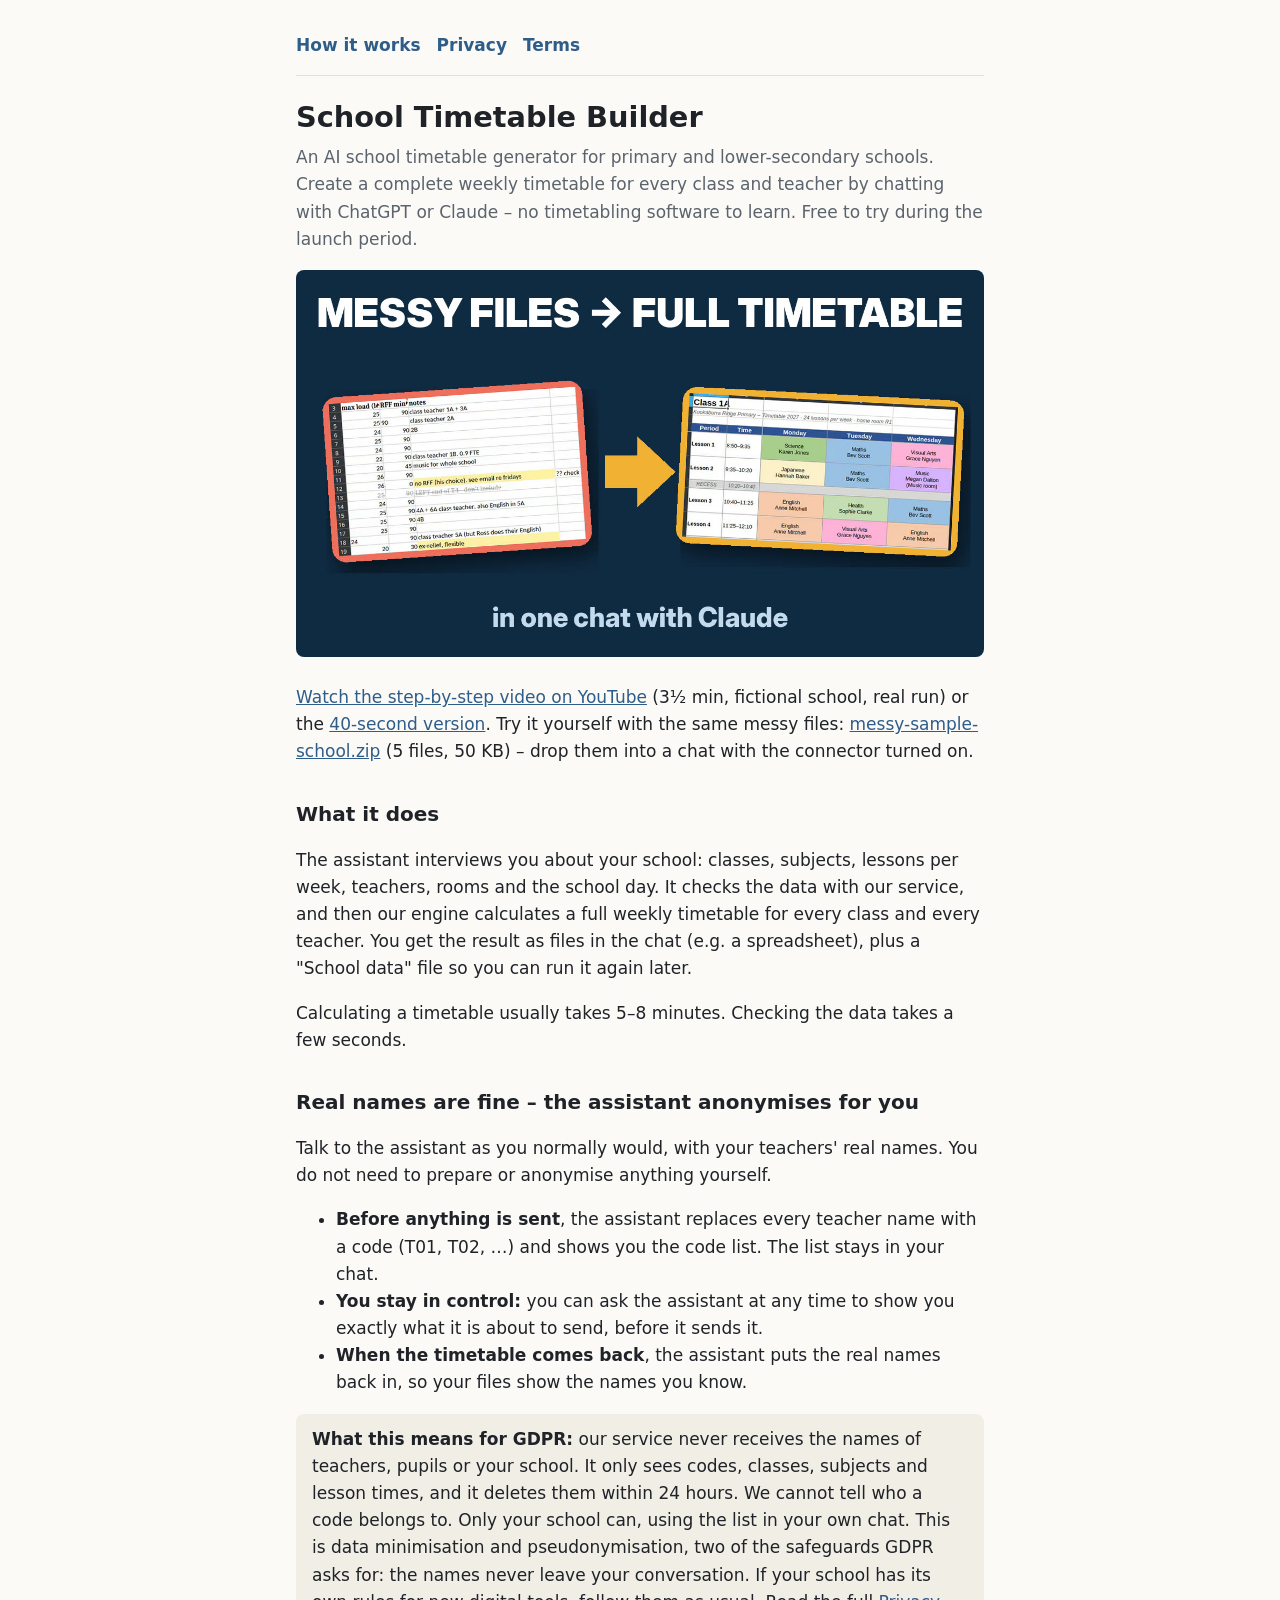
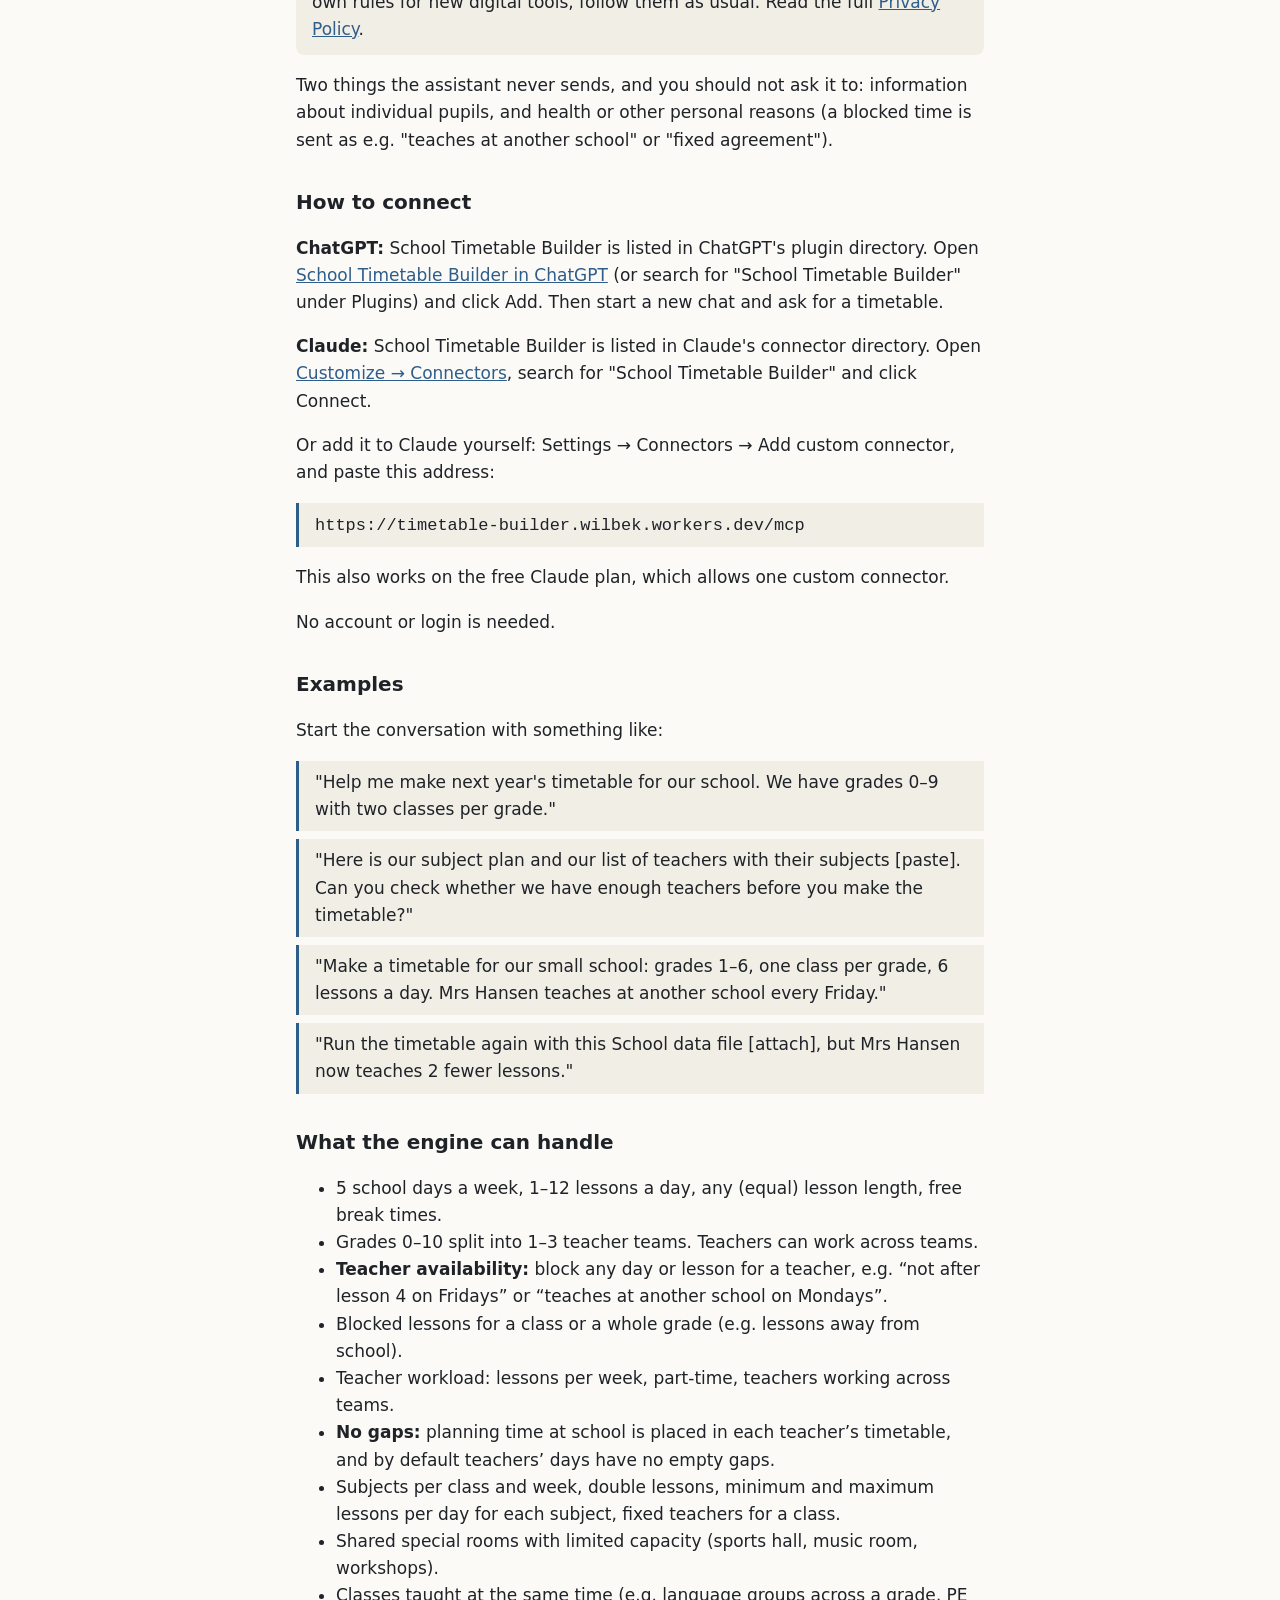
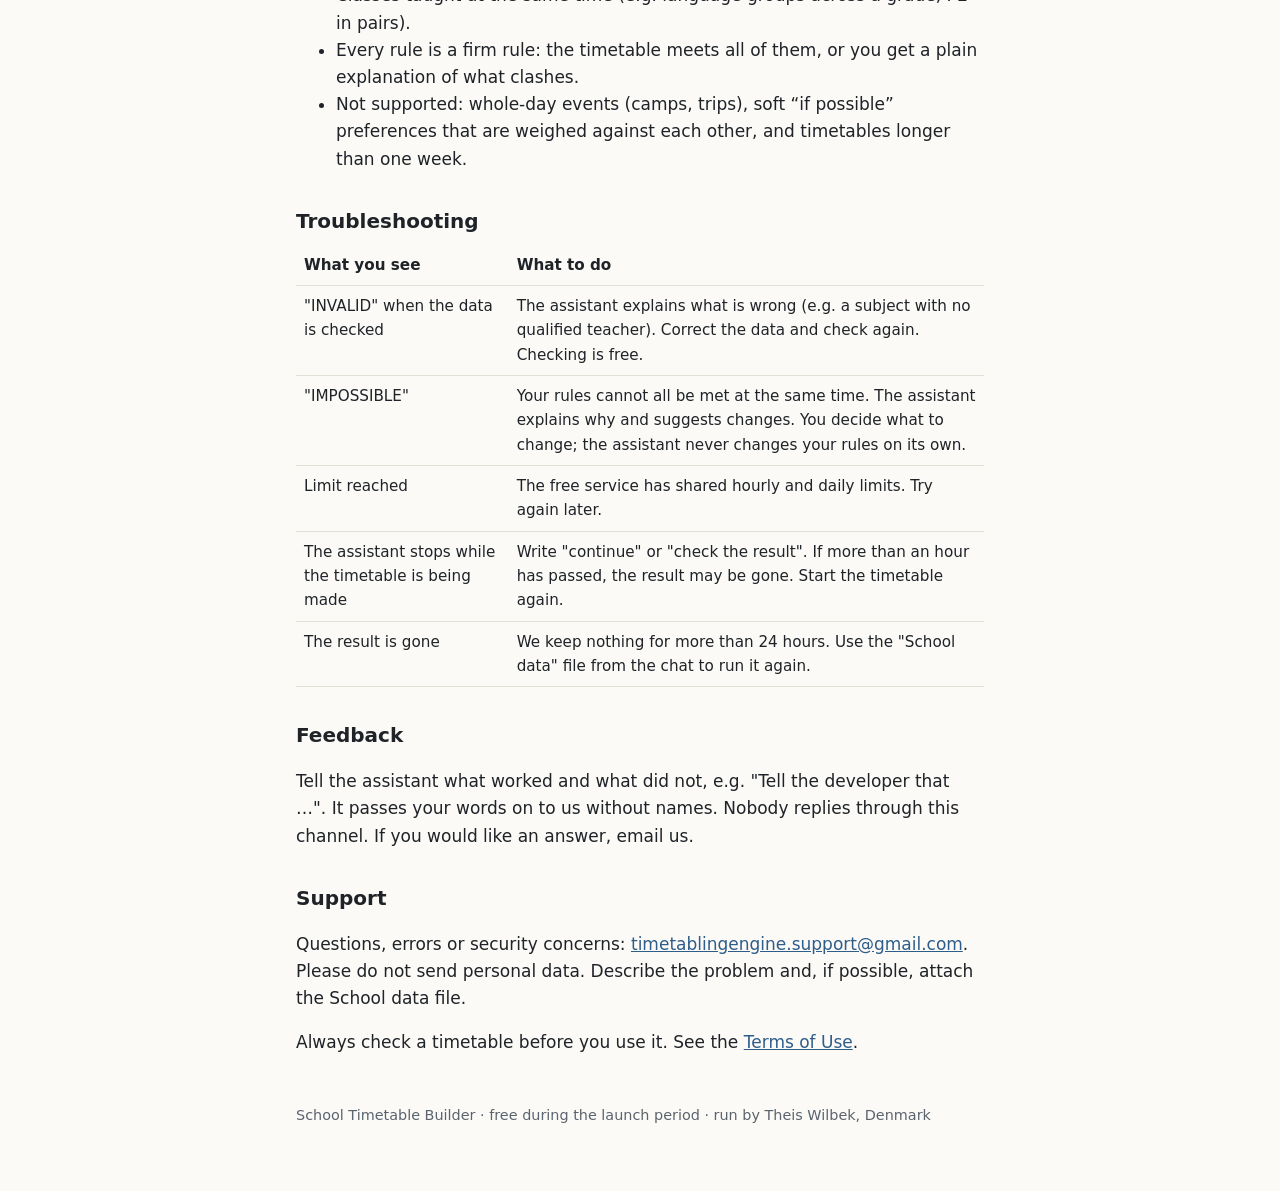
==== index.html @ 3e87a9f2 "Forside: ChatGPT live (plugin-link, ChatGPT først)" ====
<!doctype html>
<html lang="en">
<head>
<meta charset="utf-8">
<meta name="viewport" content="width=device-width, initial-scale=1">
<link rel="icon" type="image/png" href="icon-512.png">
<title>School Timetable Builder – AI school timetable generator for primary schools</title>
<meta name="description" content="A school timetable generator that works inside ChatGPT and Claude. Turn your spreadsheets and notes into a complete weekly timetable for every class and teacher, with no clashes. Free to try. For primary and lower-secondary schools.">
<meta name="google-site-verification" content="fkgzLar-EGxp-lyXXUYk5hQtGgjlcu23WlIzcD85Kws" />
<link rel="stylesheet" href="style.css">
</head>
<body>
<main>
<nav><a href="index.html">How it works</a><a href="privacy.html">Privacy</a><a href="terms.html">Terms</a></nav>

<h1>School Timetable Builder</h1>
<p class="meta">An AI school timetable generator for primary and lower-secondary schools.
Create a complete weekly timetable for every class and teacher by chatting with ChatGPT
or Claude – no timetabling software to learn. Free to try during the launch period.</p>

<p class="video"><a href="https://youtu.be/QCTekFEjFBQ"><img src="demo.jpg"
width="1280" height="720" alt="Video: how to make a school timetable with AI, step by step from messy spreadsheets"></a><br>
<a href="https://youtu.be/QCTekFEjFBQ">Watch the step-by-step video on YouTube</a> (3½ min,
fictional school, real run) or the <a href="https://youtube.com/shorts/KwJXp7TtCgs">40-second version</a>. Try it yourself with the same messy files:
<a href="messy-sample-school.zip">messy-sample-school.zip</a> (5 files, 50 KB) – drop them into a chat
with the connector turned on.</p>

<h2>What it does</h2>
<p>The assistant interviews you about your school: classes, subjects, lessons per
week, teachers, rooms and the school day. It checks the data with our service, and
then our engine calculates a full weekly timetable for every class and every
teacher. You get the result as files in the chat (e.g. a spreadsheet), plus a
"School data" file so you can run it again later.</p>
<p>Calculating a timetable usually takes 5–8 minutes. Checking the data takes a few
seconds.</p>

<h2>Real names are fine – the assistant anonymises for you</h2>
<p>Talk to the assistant as you normally would, with your teachers' real names.
You do not need to prepare or anonymise anything yourself.</p>
<ul>
<li><strong>Before anything is sent</strong>, the assistant replaces every teacher
name with a code (T01, T02, …) and shows you the code list. The list stays in your
chat.</li>
<li><strong>You stay in control:</strong> you can ask the assistant at any time to
show you exactly what it is about to send, before it sends it.</li>
<li><strong>When the timetable comes back</strong>, the assistant puts the real
names back in, so your files show the names you know.</li>
</ul>
<div class="box">
<strong>What this means for GDPR:</strong> our service never receives the names of
teachers, pupils or your school. It only sees codes, classes, subjects and lesson
times, and it deletes them within 24 hours. We cannot tell who a code belongs to.
Only your school can, using the list in your own chat. This is data minimisation
and pseudonymisation, two of the safeguards GDPR asks for: the names never leave
your conversation. If your school has its own rules for new digital tools, follow
them as usual. Read the full <a href="privacy.html">Privacy Policy</a>.
</div>
<p>Two things the assistant never sends, and you should not ask it to: information
about individual pupils, and health or other personal reasons (a blocked time is
sent as e.g. "teaches at another school" or "fixed agreement").</p>

<h2>How to connect</h2>
<p><strong>ChatGPT:</strong> School Timetable Builder is listed in ChatGPT's plugin
directory. Open <a href="https://chatgpt.com/plugins/plugin_asdk_app_6ace1e8cd2e88191873b77d3de760c68">School
Timetable Builder in ChatGPT</a> (or search for "School Timetable Builder" under
Plugins) and click Add. Then start a new chat and ask for a timetable.</p>
<p><strong>Claude:</strong> School Timetable Builder is listed in Claude's connector
directory. Open <a href="https://claude.ai/customize/connectors">Customize → Connectors</a>,
search for "School Timetable Builder" and click Connect.</p>
<p>Or add it to Claude yourself: Settings → Connectors → Add custom connector, and paste
this address:</p>
<blockquote><code>https://timetable-builder.wilbek.workers.dev/mcp</code></blockquote>
<p>This also works on the free Claude plan, which allows one custom connector.</p>
<p>No account or login is needed.</p>

<h2>Examples</h2>
<p>Start the conversation with something like:</p>
<blockquote>"Help me make next year's timetable for our school. We have grades 0–9
with two classes per grade."</blockquote>
<blockquote>"Here is our subject plan and our list of teachers with their subjects
[paste]. Can you check whether we have enough teachers before you make the
timetable?"</blockquote>
<blockquote>"Make a timetable for our small school: grades 1–6, one class per
grade, 6 lessons a day. Mrs Hansen teaches at another school every Friday."</blockquote>
<blockquote>"Run the timetable again with this School data file [attach], but
Mrs Hansen now teaches 2 fewer lessons."</blockquote>

<h2>What the engine can handle</h2>
<ul>
<li>5 school days a week, 1–12 lessons a day, any (equal) lesson length, free
break times.</li>
<li>Grades 0–10 split into 1–3 teacher teams. Teachers can work across teams.</li>
<li><strong>Teacher availability:</strong> block any day or lesson for a teacher,
e.g. “not after lesson 4 on Fridays” or “teaches at another school on Mondays”.</li>
<li>Blocked lessons for a class or a whole grade (e.g. lessons away from school).</li>
<li>Teacher workload: lessons per week, part-time, teachers working across teams.</li>
<li><strong>No gaps:</strong> planning time at school is placed in each teacher’s
timetable, and by default teachers’ days have no empty gaps.</li>
<li>Subjects per class and week, double lessons, minimum and maximum lessons per day
for each subject, fixed teachers for a class.</li>
<li>Shared special rooms with limited capacity (sports hall, music room, workshops).</li>
<li>Classes taught at the same time (e.g. language groups across a grade, PE in pairs).</li>
<li>Every rule is a firm rule: the timetable meets all of them, or you get a plain
explanation of what clashes.</li>
<li>Not supported: whole-day events (camps, trips), soft “if possible” preferences
that are weighed against each other, and timetables longer than one week.</li>
</ul>

<h2>Troubleshooting</h2>
<table>
<tr><th>What you see</th><th>What to do</th></tr>
<tr><td>"INVALID" when the data is checked</td><td>The assistant explains what is
wrong (e.g. a subject with no qualified teacher). Correct the data and check
again. Checking is free.</td></tr>
<tr><td>"IMPOSSIBLE"</td><td>Your rules cannot all be met at the same time. The
assistant explains why and suggests changes. You decide what to change; the
assistant never changes your rules on its own.</td></tr>
<tr><td>Limit reached</td><td>The free service has shared hourly and daily limits.
Try again later.</td></tr>
<tr><td>The assistant stops while the timetable is being made</td><td>Write
"continue" or "check the result". If more than an hour has passed, the result may
be gone. Start the timetable again.</td></tr>
<tr><td>The result is gone</td><td>We keep nothing for more than 24 hours. Use the
"School data" file from the chat to run it again.</td></tr>
</table>

<h2>Feedback</h2>
<p>Tell the assistant what worked and what did not, e.g. "Tell the developer that
…". It passes your words on to us without names. Nobody replies through this
channel. If you would like an answer, email us.</p>

<h2 id="support">Support</h2>
<p>Questions, errors or security concerns:
<a href="mailto:timetablingengine.support@gmail.com">timetablingengine.support@gmail.com</a>. Please do not send
personal data. Describe the problem and, if possible, attach the School data
file.</p>
<p>Always check a timetable before you use it. See the
<a href="terms.html">Terms of Use</a>.</p>

<footer>School Timetable Builder · free during the launch period · run by Theis Wilbek, Denmark</footer>
</main>
</body>
</html>
---- style.css ----
:root { --bg:#fbfaf7; --fg:#1f2328; --muted:#5b636d; --line:#e3e0d8; --accent:#2f5d8a; --box:#f1eee6; }
@media (prefers-color-scheme: dark) {
  :root { --bg:#16181b; --fg:#e6e6e3; --muted:#a3a8ad; --line:#2d3136; --accent:#8db4dc; --box:#202327; }
}
* { box-sizing: border-box; }
body { margin:0; background:var(--bg); color:var(--fg);
  font:17px/1.6 system-ui,-apple-system,"Segoe UI",Roboto,sans-serif; }
main { max-width:720px; margin:0 auto; padding:32px 16px 64px; }
nav { display:flex; flex-wrap:wrap; gap:16px; padding-bottom:16px; border-bottom:1px solid var(--line); margin-bottom:24px; }
nav a { color:var(--accent); text-decoration:none; font-weight:600; }
h1 { font-size:1.8rem; line-height:1.25; margin:0 0 8px; }
h2 { font-size:1.25rem; margin:32px 0 8px; }
p.meta { color:var(--muted); margin-top:0; }
a { color:var(--accent); }
.video img { width:100%; height:auto; border-radius:8px; display:block; }
.box { background:var(--box); border-radius:8px; padding:12px 16px; margin:16px 0; }
table { border-collapse:collapse; width:100%; font-size:0.95rem; }
th, td { text-align:left; vertical-align:top; padding:8px; border-bottom:1px solid var(--line); }
blockquote { margin:8px 0; padding:8px 16px; border-left:3px solid var(--accent); background:var(--box); }
footer { margin-top:48px; color:var(--muted); font-size:0.9rem; }
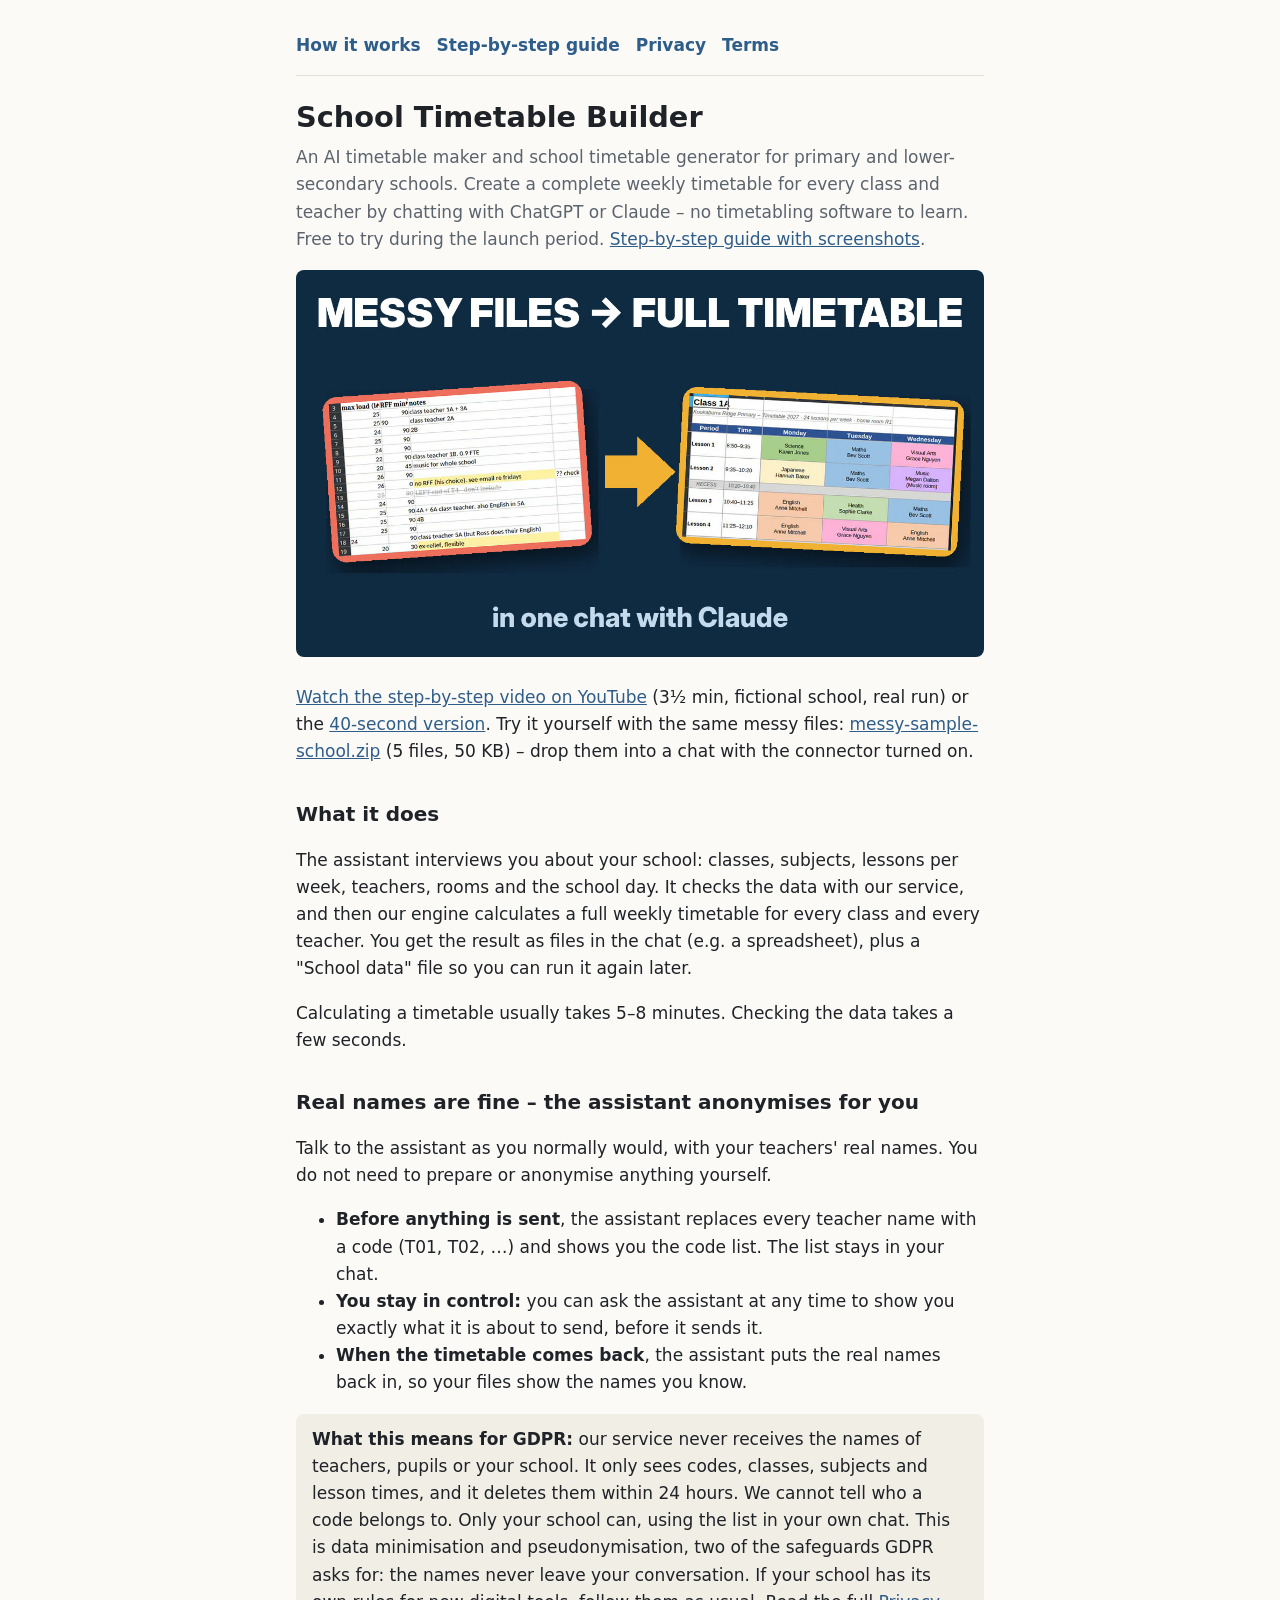
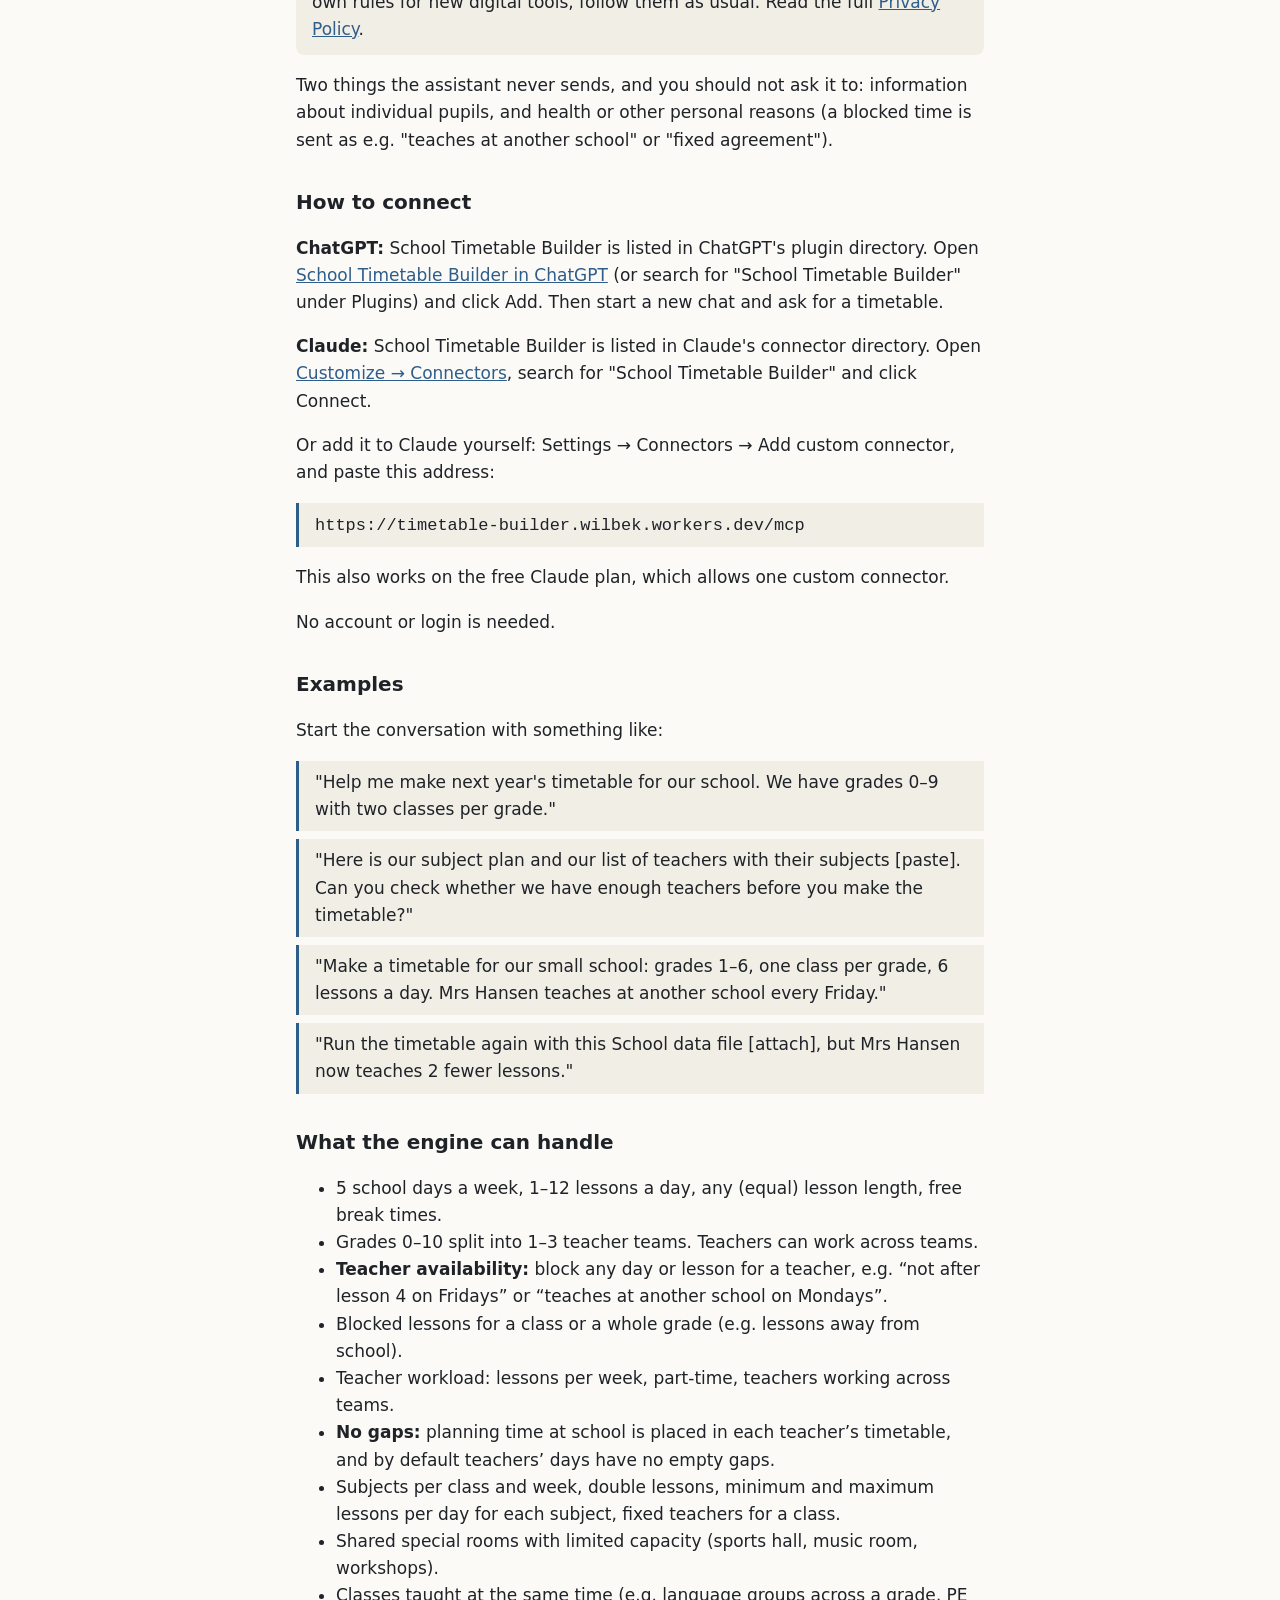
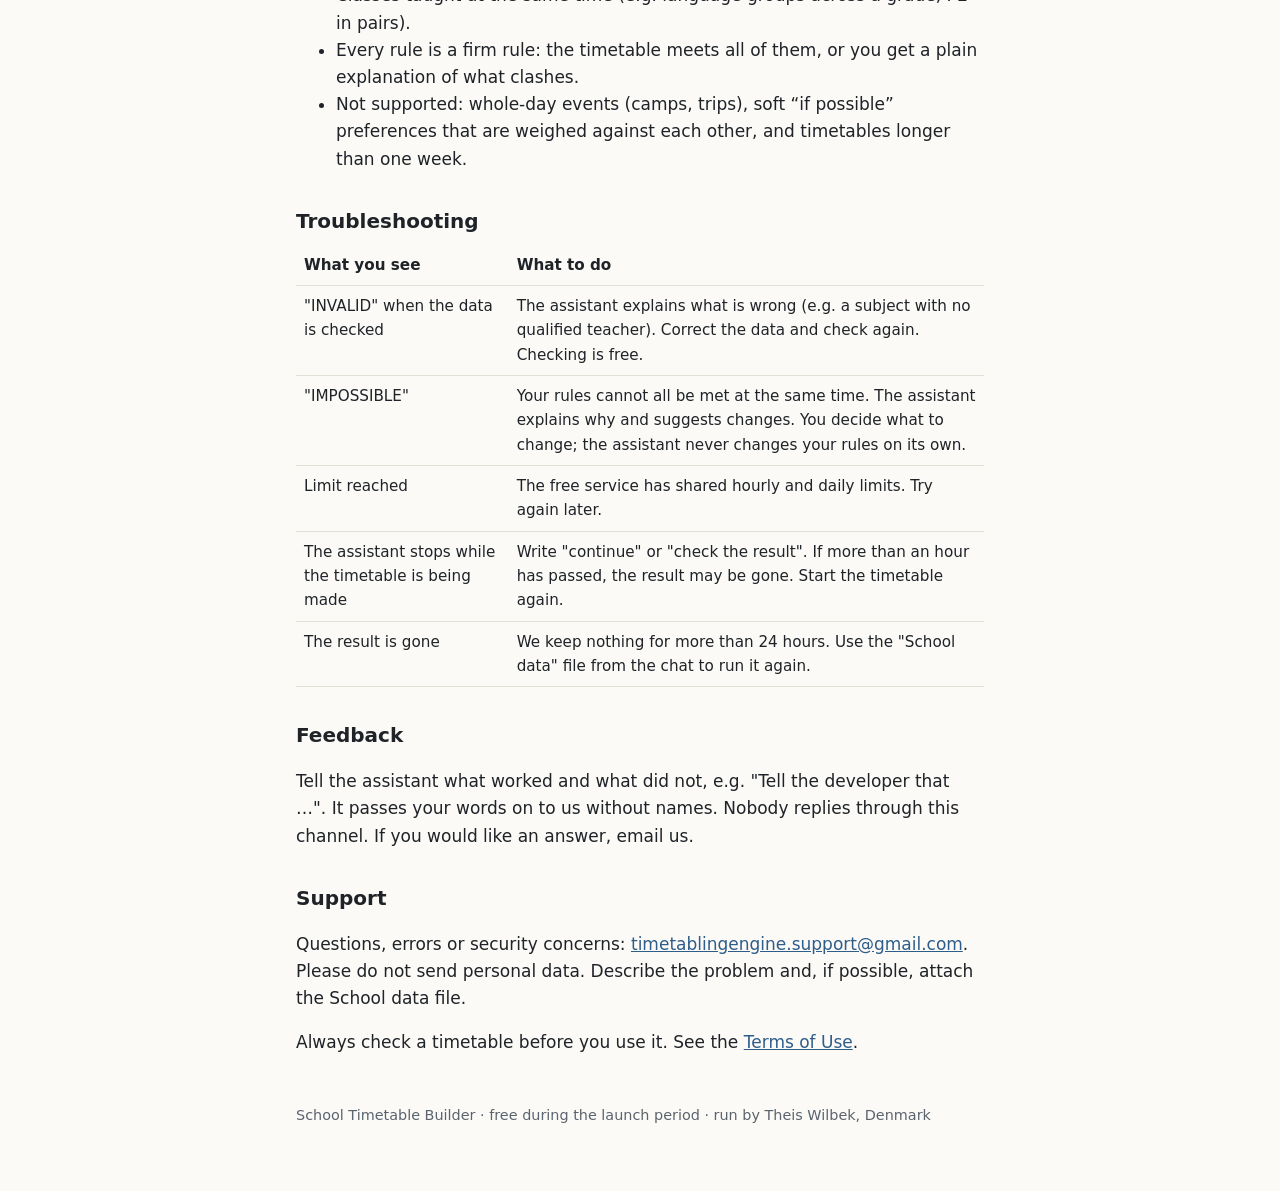
==== commit 7ff980b1: "Vejledningsside (ChatGPT trin for trin), 'AI timetable maker' i titel, ny README" ====
--- a/index.html
+++ b/index.html
@@ -4,19 +4,20 @@
 <meta charset="utf-8">
 <meta name="viewport" content="width=device-width, initial-scale=1">
 <link rel="icon" type="image/png" href="icon-512.png">
-<title>School Timetable Builder – AI school timetable generator for primary schools</title>
-<meta name="description" content="A school timetable generator that works inside ChatGPT and Claude. Turn your spreadsheets and notes into a complete weekly timetable for every class and teacher, with no clashes. Free to try. For primary and lower-secondary schools.">
+<title>School Timetable Builder – AI timetable maker for schools (ChatGPT &amp; Claude)</title>
+<meta name="description" content="An AI school timetable maker that works inside ChatGPT and Claude. Turn your spreadsheets and notes into a complete weekly timetable for every class and teacher, with no clashes. Free to try. For primary and lower-secondary schools.">
 <meta name="google-site-verification" content="fkgzLar-EGxp-lyXXUYk5hQtGgjlcu23WlIzcD85Kws" />
 <link rel="stylesheet" href="style.css">
 </head>
 <body>
 <main>
-<nav><a href="index.html">How it works</a><a href="privacy.html">Privacy</a><a href="terms.html">Terms</a></nav>
+<nav><a href="index.html">How it works</a><a href="how-to-make-a-school-timetable-with-chatgpt.html">Step-by-step guide</a><a href="privacy.html">Privacy</a><a href="terms.html">Terms</a></nav>
 
 <h1>School Timetable Builder</h1>
-<p class="meta">An AI school timetable generator for primary and lower-secondary schools.
+<p class="meta">An AI timetable maker and school timetable generator for primary and lower-secondary schools.
 Create a complete weekly timetable for every class and teacher by chatting with ChatGPT
-or Claude – no timetabling software to learn. Free to try during the launch period.</p>
+or Claude – no timetabling software to learn. Free to try during the launch period.
+<a href="how-to-make-a-school-timetable-with-chatgpt.html">Step-by-step guide with screenshots</a>.</p>
 
 <p class="video"><a href="https://youtu.be/QCTekFEjFBQ"><img src="demo.jpg"
 width="1280" height="720" alt="Video: how to make a school timetable with AI, step by step from messy spreadsheets"></a><br>
@@ -59,7 +60,7 @@
 about individual pupils, and health or other personal reasons (a blocked time is
 sent as e.g. "teaches at another school" or "fixed agreement").</p>
 
-<h2>How to connect</h2>
+<h2 id="connect">How to connect</h2>
 <p><strong>ChatGPT:</strong> School Timetable Builder is listed in ChatGPT's plugin
 directory. Open <a href="https://chatgpt.com/plugins/plugin_asdk_app_6ace1e8cd2e88191873b77d3de760c68">School
 Timetable Builder in ChatGPT</a> (or search for "School Timetable Builder" under
--- a/style.css
+++ b/style.css
@@ -18,3 +18,4 @@
 th, td { text-align:left; vertical-align:top; padding:8px; border-bottom:1px solid var(--line); }
 blockquote { margin:8px 0; padding:8px 16px; border-left:3px solid var(--accent); background:var(--box); }
 footer { margin-top:48px; color:var(--muted); font-size:0.9rem; }
+.step img { width:100%; max-width:320px; height:auto; border-radius:8px; display:block; margin:0 auto; }
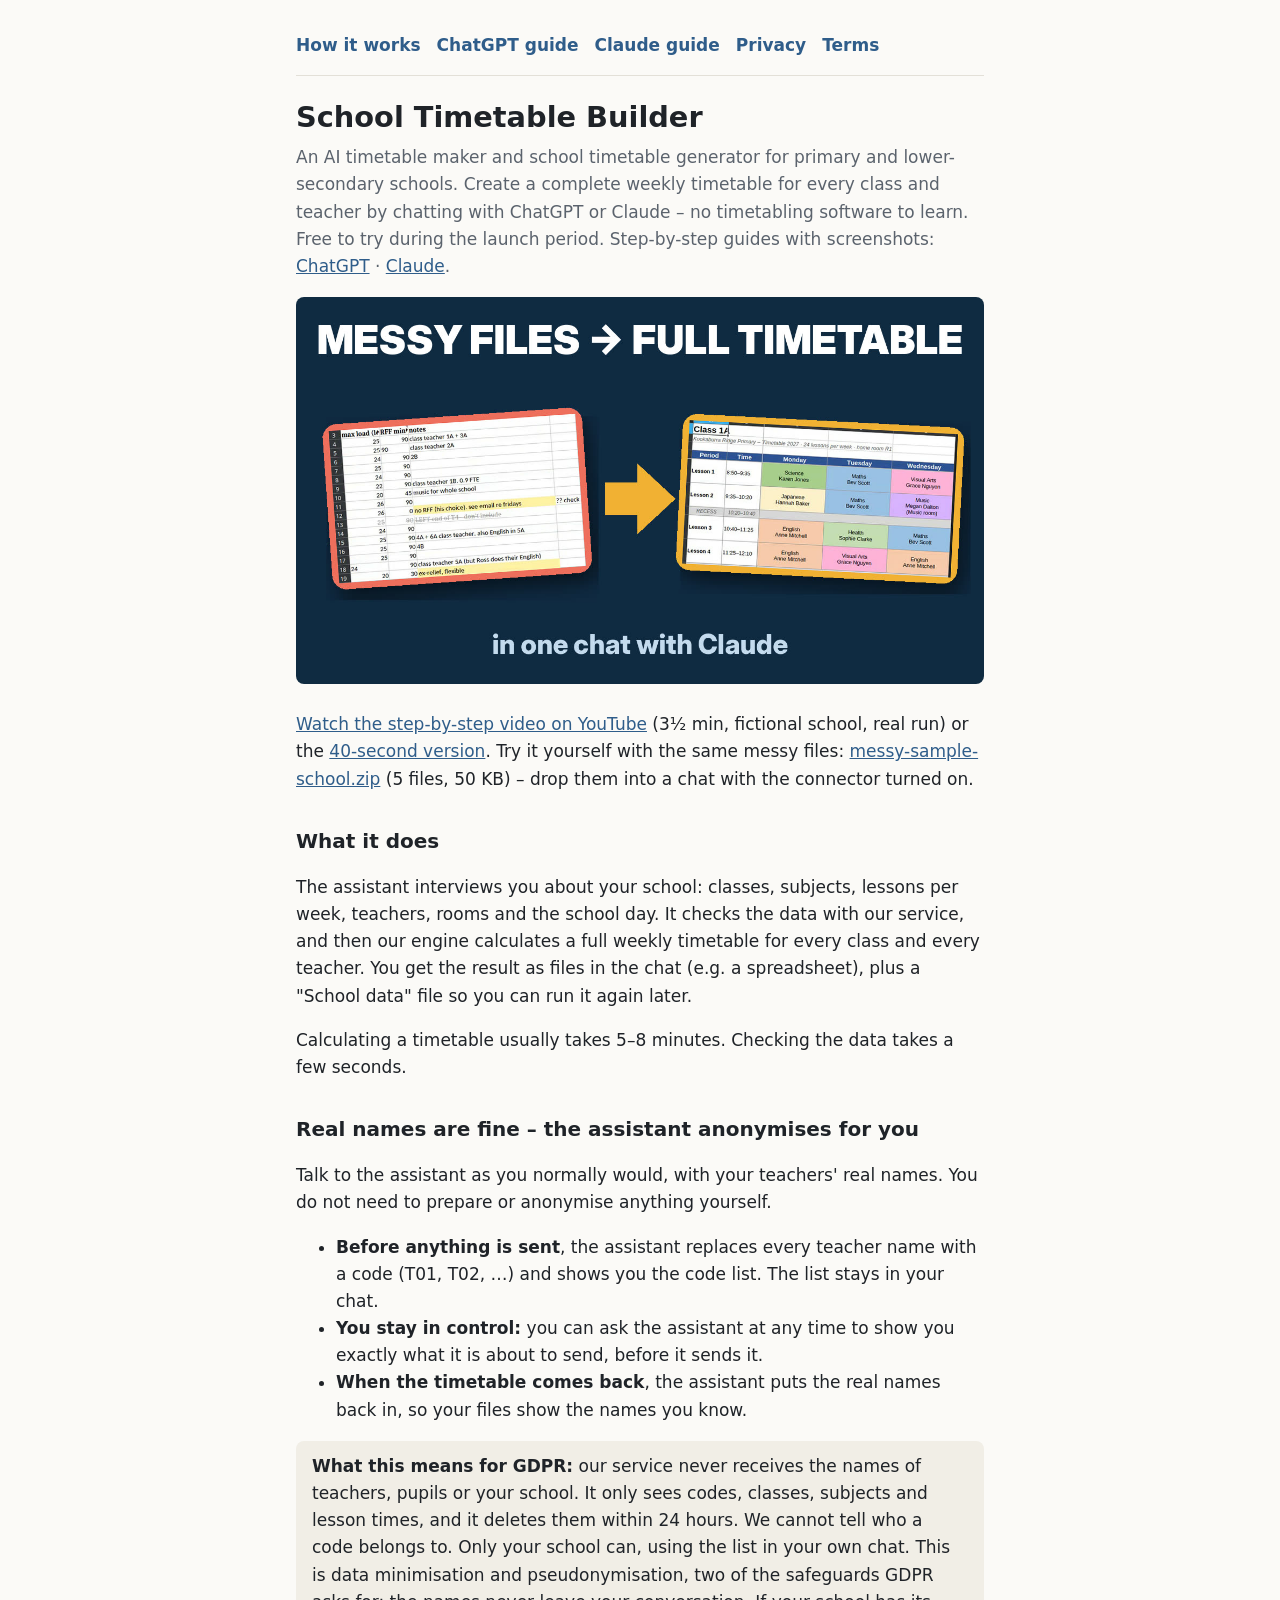
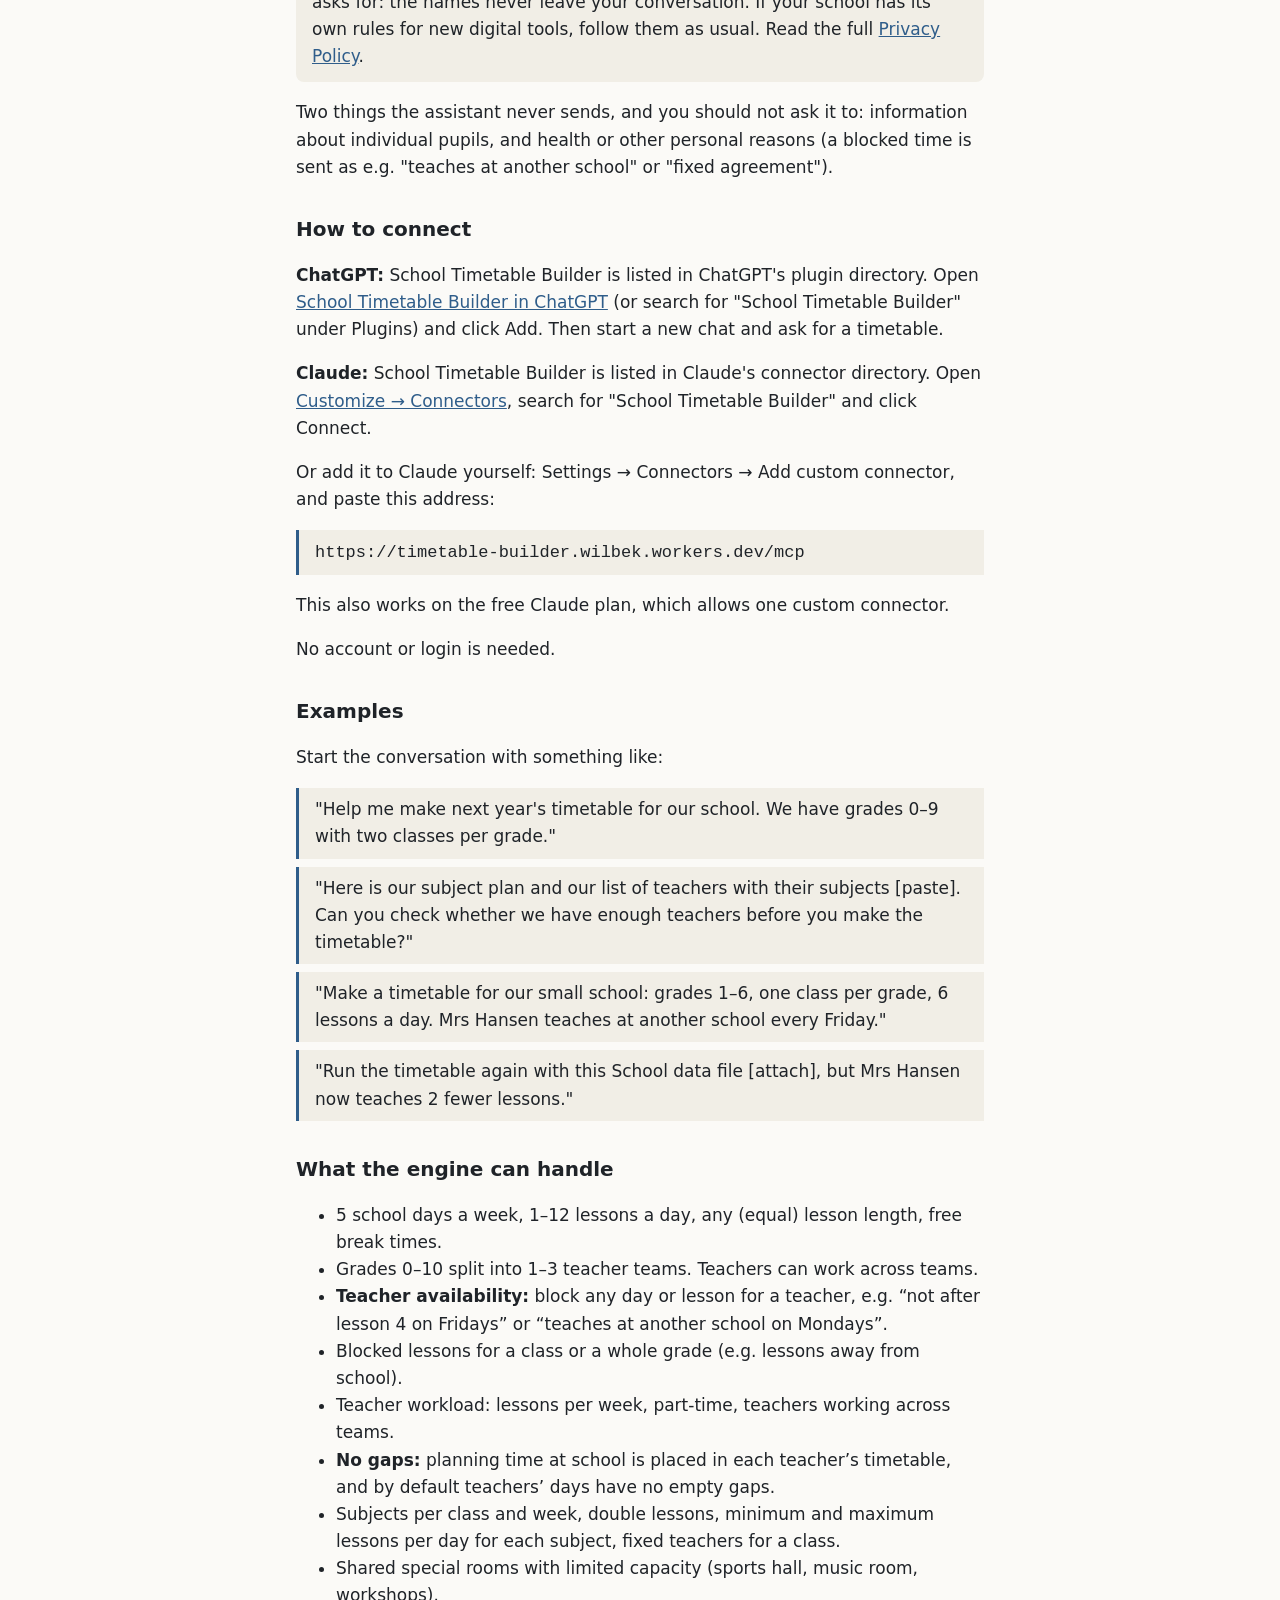
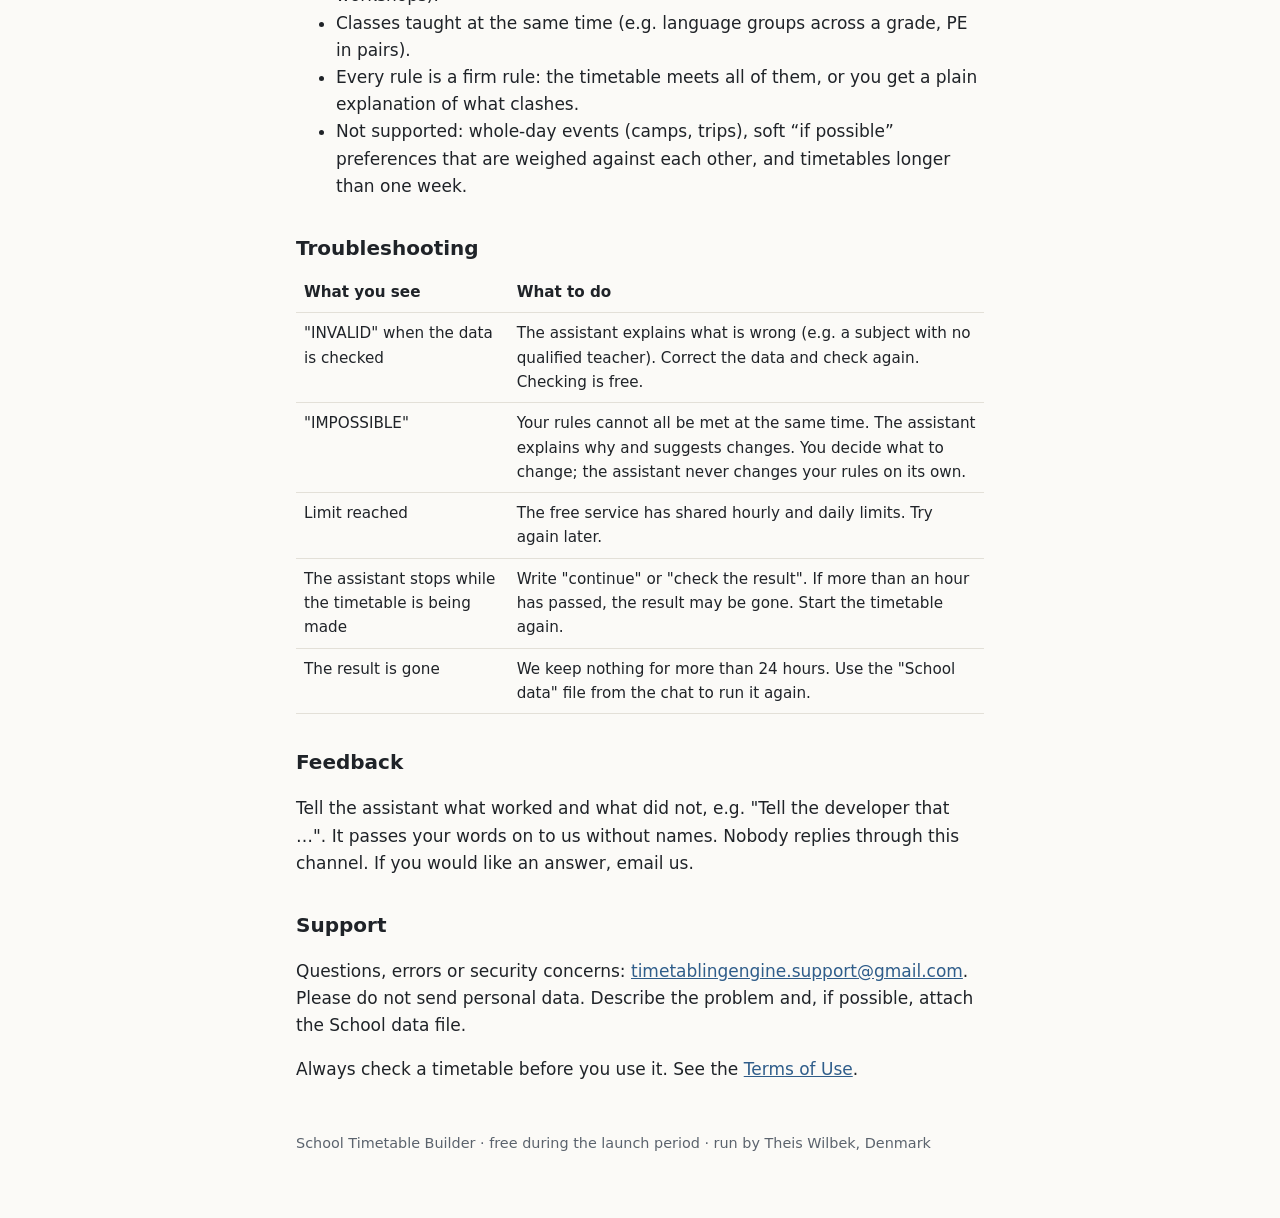
==== commit d053f2b1: "Vejledningssider (ChatGPT + Claude trin for trin), titel, README" ====
--- a/index.html
+++ b/index.html
@@ -11,13 +11,14 @@
 </head>
 <body>
 <main>
-<nav><a href="index.html">How it works</a><a href="how-to-make-a-school-timetable-with-chatgpt.html">Step-by-step guide</a><a href="privacy.html">Privacy</a><a href="terms.html">Terms</a></nav>
+<nav><a href="index.html">How it works</a><a href="how-to-make-a-school-timetable-with-chatgpt.html">ChatGPT guide</a><a href="how-to-make-a-school-timetable-with-claude.html">Claude guide</a><a href="privacy.html">Privacy</a><a href="terms.html">Terms</a></nav>
 
 <h1>School Timetable Builder</h1>
 <p class="meta">An AI timetable maker and school timetable generator for primary and lower-secondary schools.
 Create a complete weekly timetable for every class and teacher by chatting with ChatGPT
 or Claude – no timetabling software to learn. Free to try during the launch period.
-<a href="how-to-make-a-school-timetable-with-chatgpt.html">Step-by-step guide with screenshots</a>.</p>
+Step-by-step guides with screenshots: <a href="how-to-make-a-school-timetable-with-chatgpt.html">ChatGPT</a> ·
+<a href="how-to-make-a-school-timetable-with-claude.html">Claude</a>.</p>
 
 <p class="video"><a href="https://youtu.be/QCTekFEjFBQ"><img src="demo.jpg"
 width="1280" height="720" alt="Video: how to make a school timetable with AI, step by step from messy spreadsheets"></a><br>
--- a/style.css
+++ b/style.css
@@ -19,3 +19,4 @@
 blockquote { margin:8px 0; padding:8px 16px; border-left:3px solid var(--accent); background:var(--box); }
 footer { margin-top:48px; color:var(--muted); font-size:0.9rem; }
 .step img { width:100%; max-width:320px; height:auto; border-radius:8px; display:block; margin:0 auto; }
+.step.wide img { max-width:100%; }
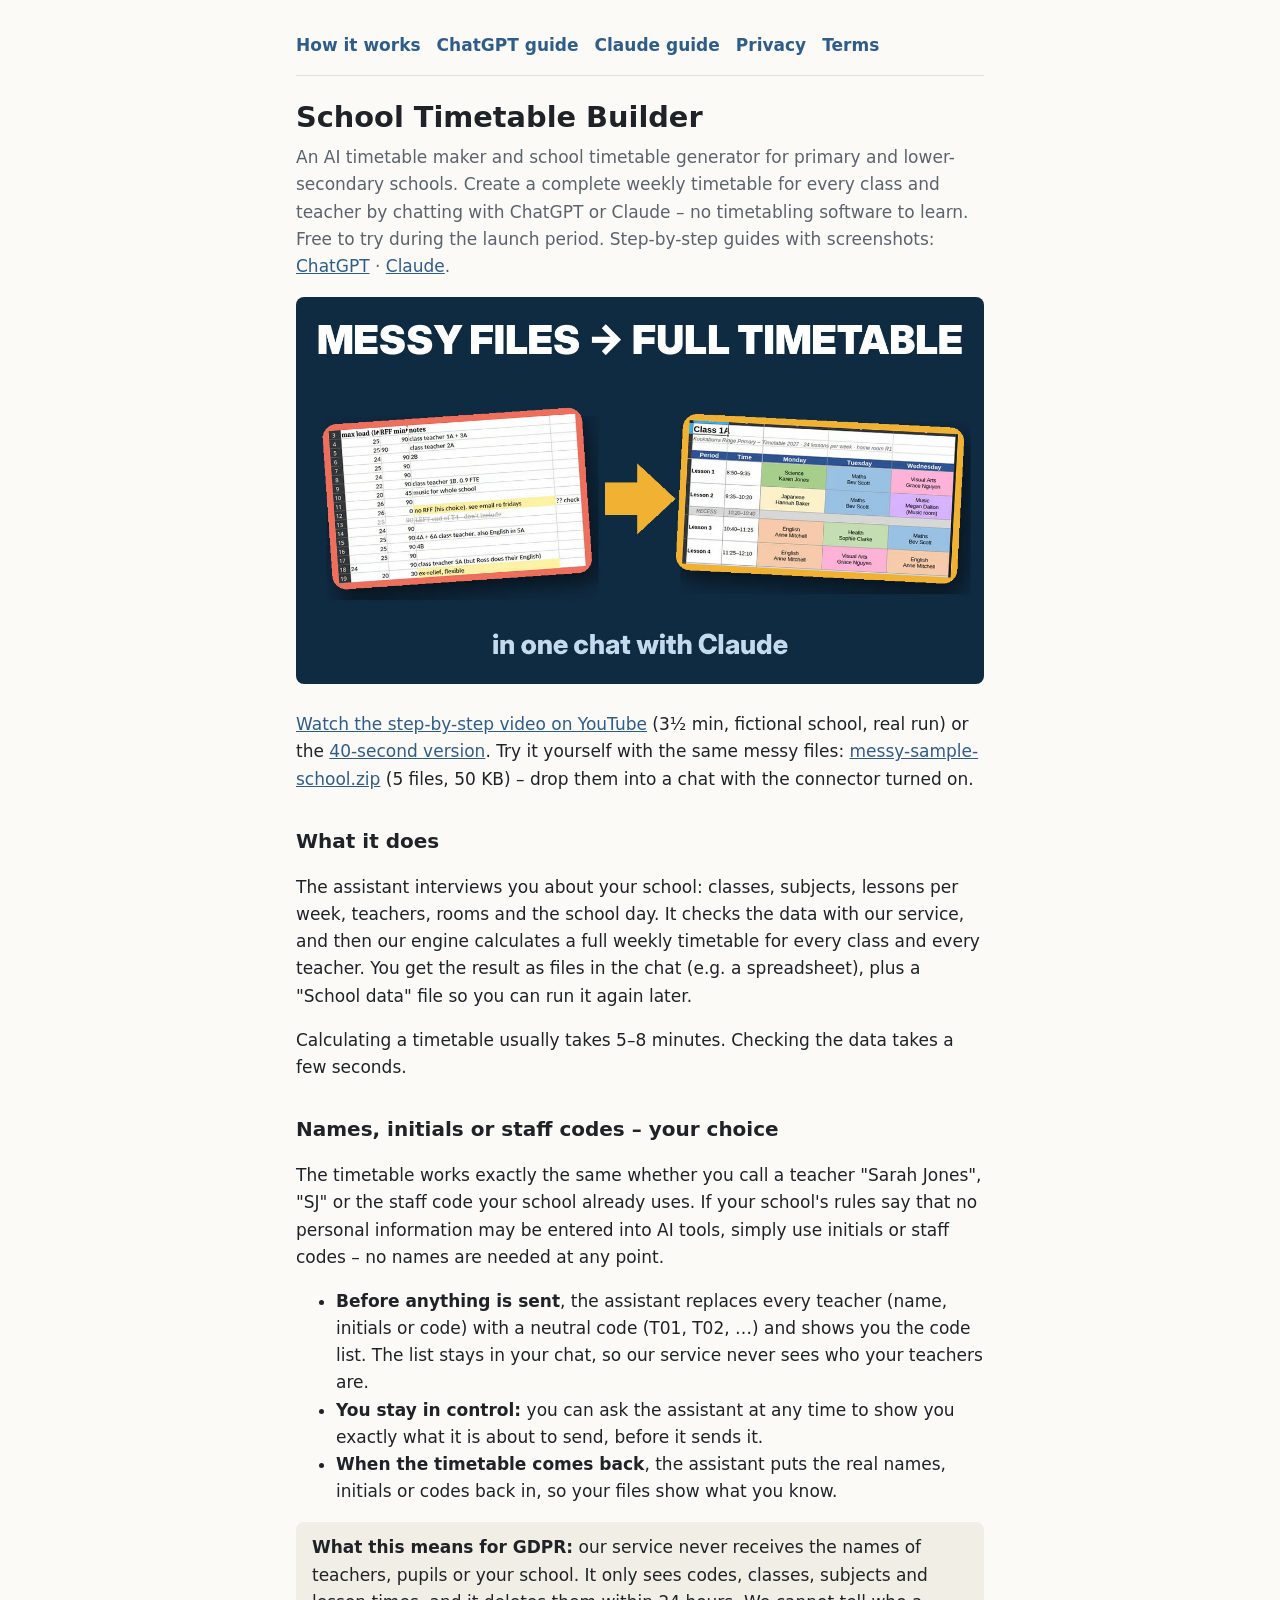
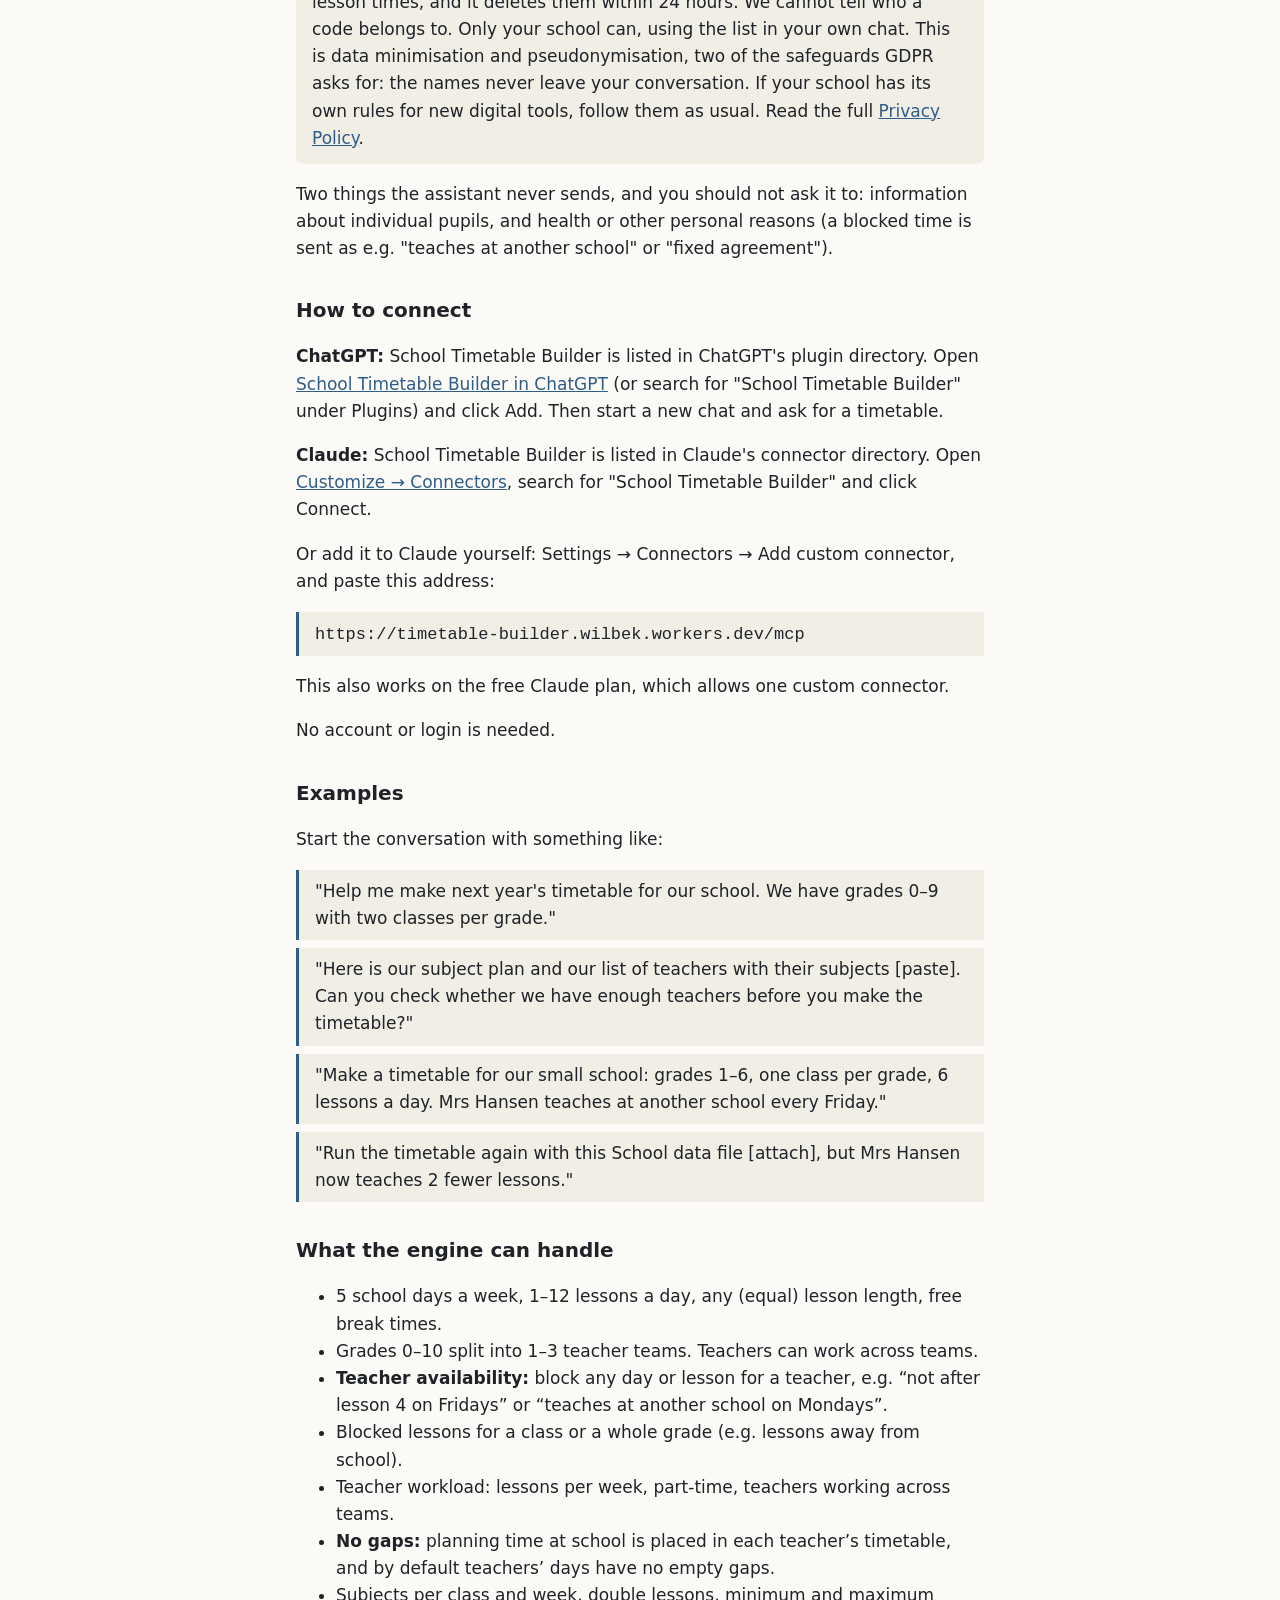
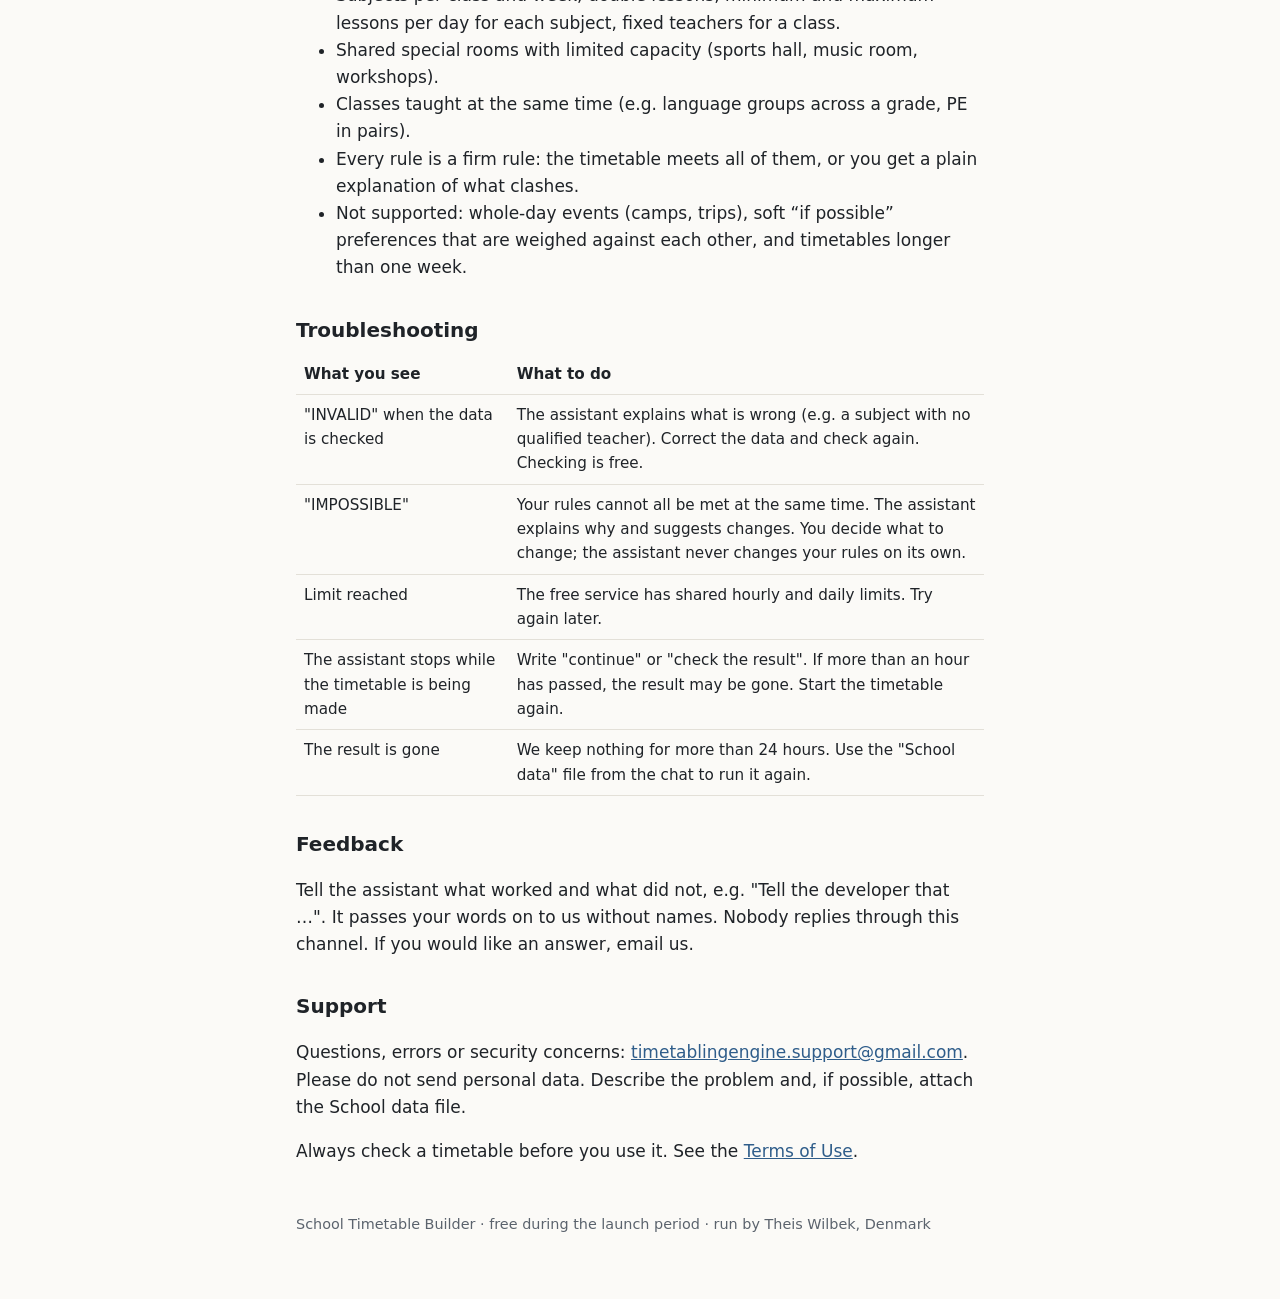
==== commit 3d7faa48: "Lærere kan angives med navne, initialer eller lærerkoder" ====
--- a/index.html
+++ b/index.html
@@ -7,6 +7,17 @@
 <title>School Timetable Builder – AI timetable maker for schools (ChatGPT &amp; Claude)</title>
 <meta name="description" content="An AI school timetable maker that works inside ChatGPT and Claude. Turn your spreadsheets and notes into a complete weekly timetable for every class and teacher, with no clashes. Free to try. For primary and lower-secondary schools.">
 <meta name="google-site-verification" content="fkgzLar-EGxp-lyXXUYk5hQtGgjlcu23WlIzcD85Kws" />
+<link rel="canonical" href="https://wilbek-source.github.io/timetable-builder/">
+<meta property="og:type" content="website">
+<meta property="og:site_name" content="School Timetable Builder">
+<meta property="og:title" content="School Timetable Builder – AI timetable maker for schools (ChatGPT &amp; Claude)">
+<meta property="og:description" content="An AI school timetable maker that works inside ChatGPT and Claude. Turn your spreadsheets and notes into a complete weekly timetable for every class and teacher, with no clashes. Free to try. For primary and lower-secondary schools.">
+<meta property="og:url" content="https://wilbek-source.github.io/timetable-builder/">
+<meta property="og:image" content="https://wilbek-source.github.io/timetable-builder/demo.jpg">
+<meta property="og:image:width" content="1280">
+<meta property="og:image:height" content="720">
+<meta name="twitter:card" content="summary_large_image">
+<script type="application/ld+json">{"@context": "https://schema.org", "@type": "SoftwareApplication", "name": "School Timetable Builder", "applicationCategory": "EducationalApplication", "operatingSystem": "Web (ChatGPT, Claude)", "url": "https://wilbek-source.github.io/timetable-builder/", "description": "An AI timetable maker for primary and lower-secondary schools that works inside ChatGPT and Claude. It builds a complete, clash-free weekly timetable for every class and teacher.", "offers": {"@type": "Offer", "price": "0", "priceCurrency": "EUR"}, "author": {"@type": "Person", "name": "Theis Wilbek"}, "image": "https://wilbek-source.github.io/timetable-builder/demo.jpg", "video": "https://youtu.be/QCTekFEjFBQ"}</script>
 <link rel="stylesheet" href="style.css">
 </head>
 <body>
@@ -36,17 +47,20 @@
 <p>Calculating a timetable usually takes 5–8 minutes. Checking the data takes a few
 seconds.</p>
 
-<h2>Real names are fine – the assistant anonymises for you</h2>
-<p>Talk to the assistant as you normally would, with your teachers' real names.
-You do not need to prepare or anonymise anything yourself.</p>
+<h2>Names, initials or staff codes – your choice</h2>
+<p>The timetable works exactly the same whether you call a teacher "Sarah Jones",
+"SJ" or the staff code your school already uses. If your school's rules say that no
+personal information may be entered into AI tools, simply use initials or staff
+codes – no names are needed at any point.</p>
 <ul>
 <li><strong>Before anything is sent</strong>, the assistant replaces every teacher
-name with a code (T01, T02, …) and shows you the code list. The list stays in your
-chat.</li>
+(name, initials or code) with a neutral code (T01, T02, …) and shows you the code
+list. The list stays in your chat, so our service never sees who your teachers
+are.</li>
 <li><strong>You stay in control:</strong> you can ask the assistant at any time to
 show you exactly what it is about to send, before it sends it.</li>
 <li><strong>When the timetable comes back</strong>, the assistant puts the real
-names back in, so your files show the names you know.</li>
+names, initials or codes back in, so your files show what you know.</li>
 </ul>
 <div class="box">
 <strong>What this means for GDPR:</strong> our service never receives the names of
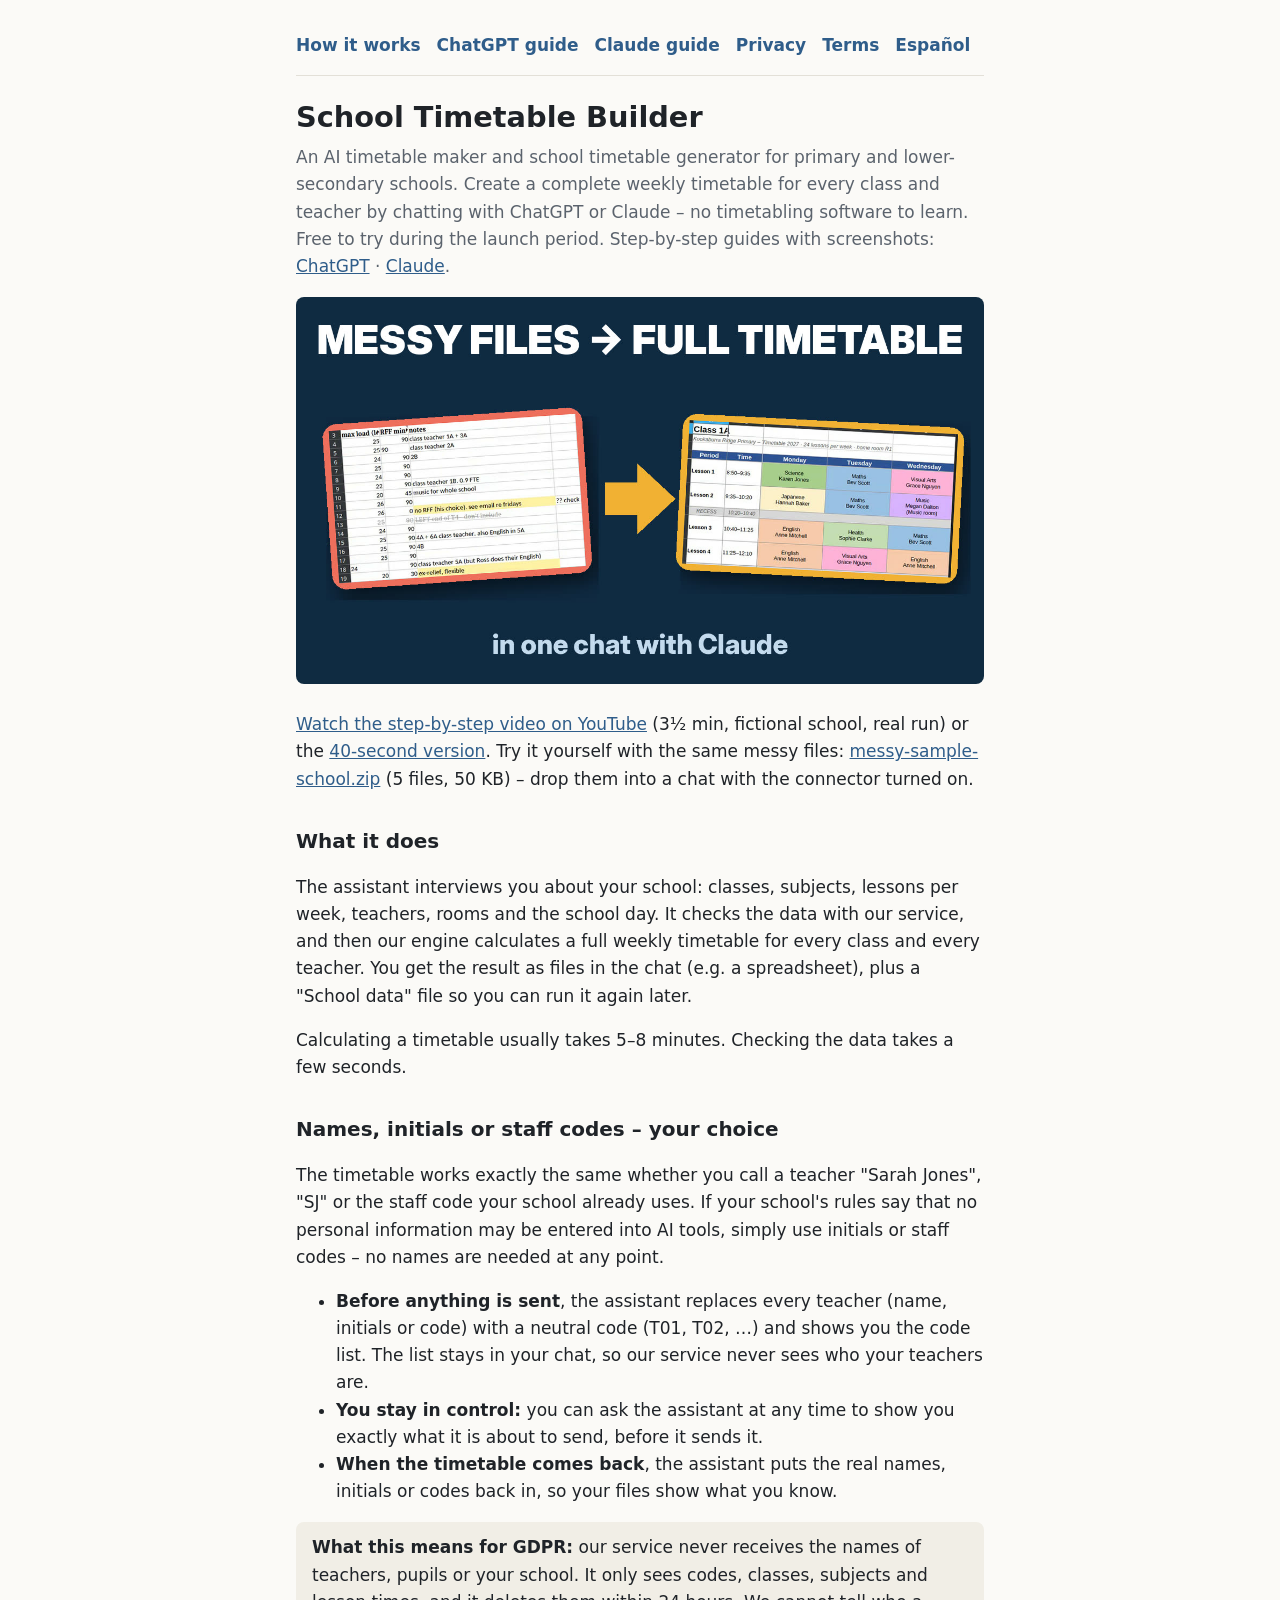
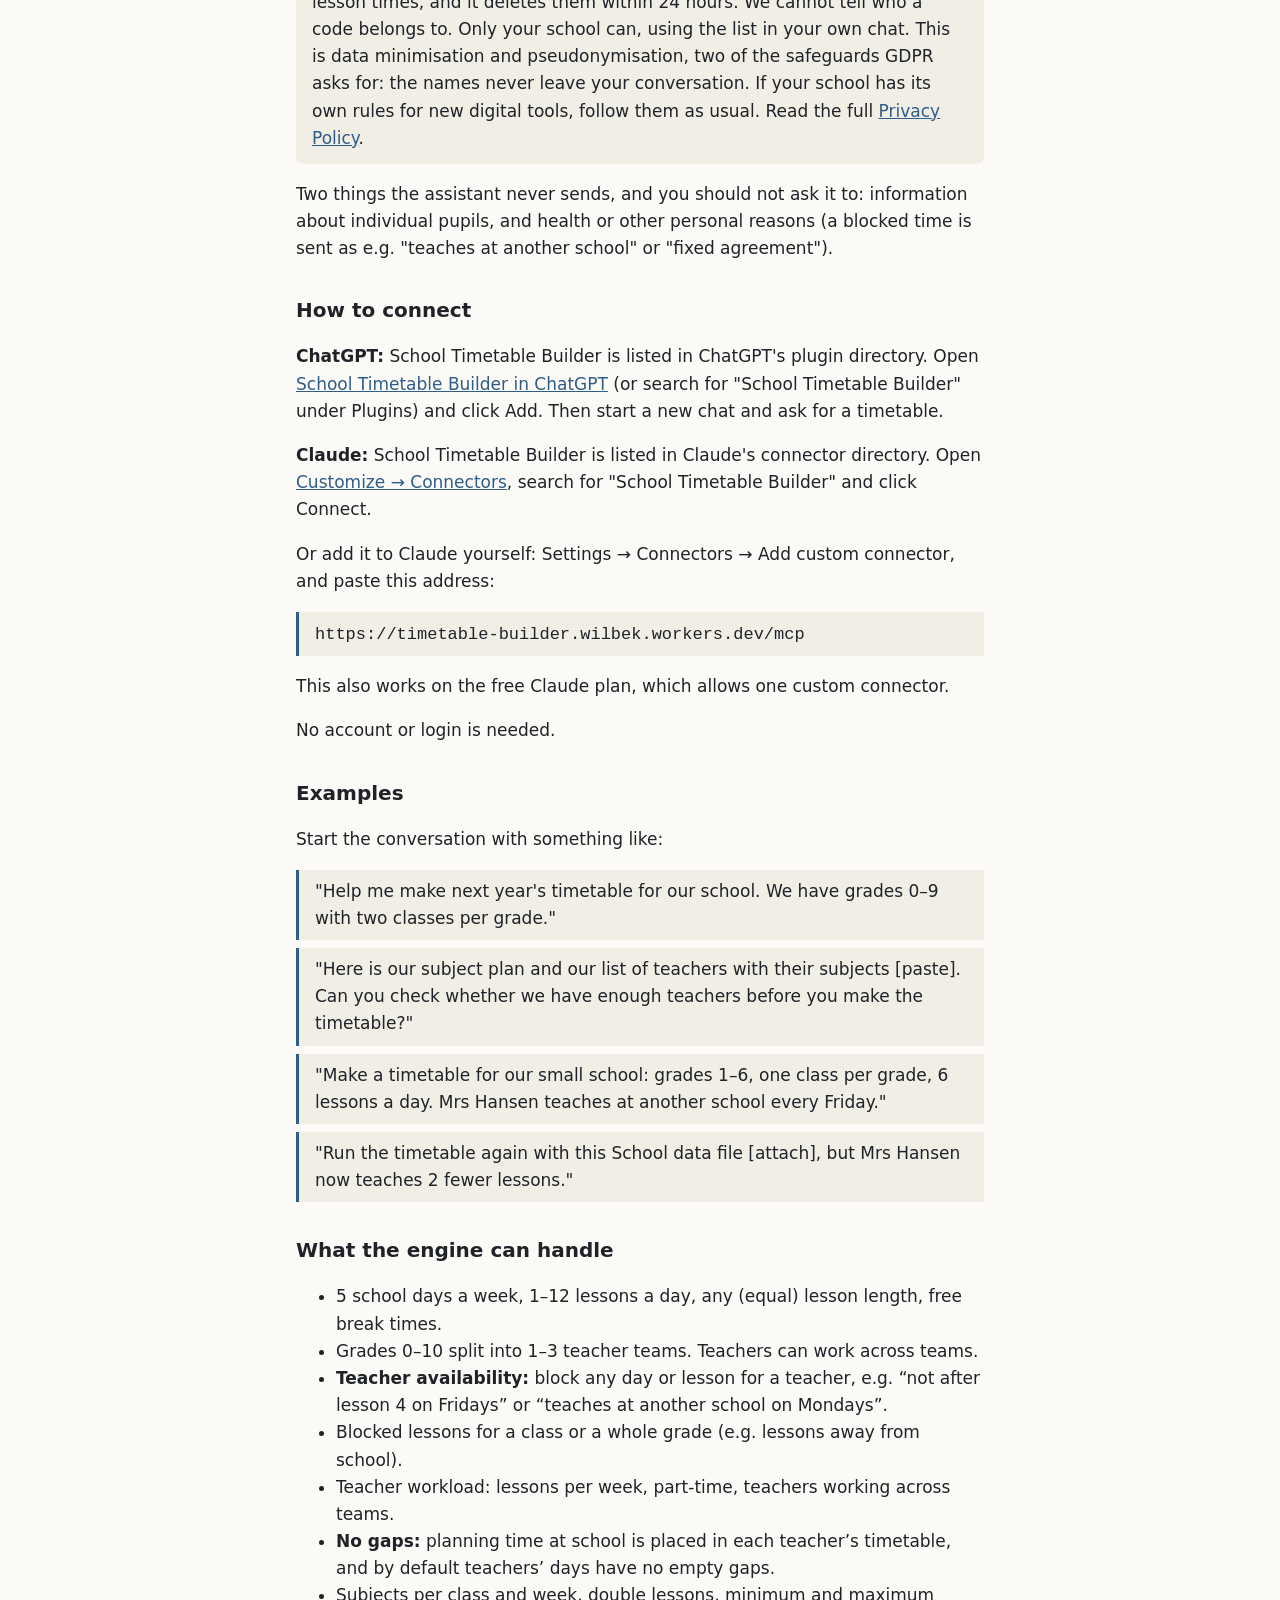
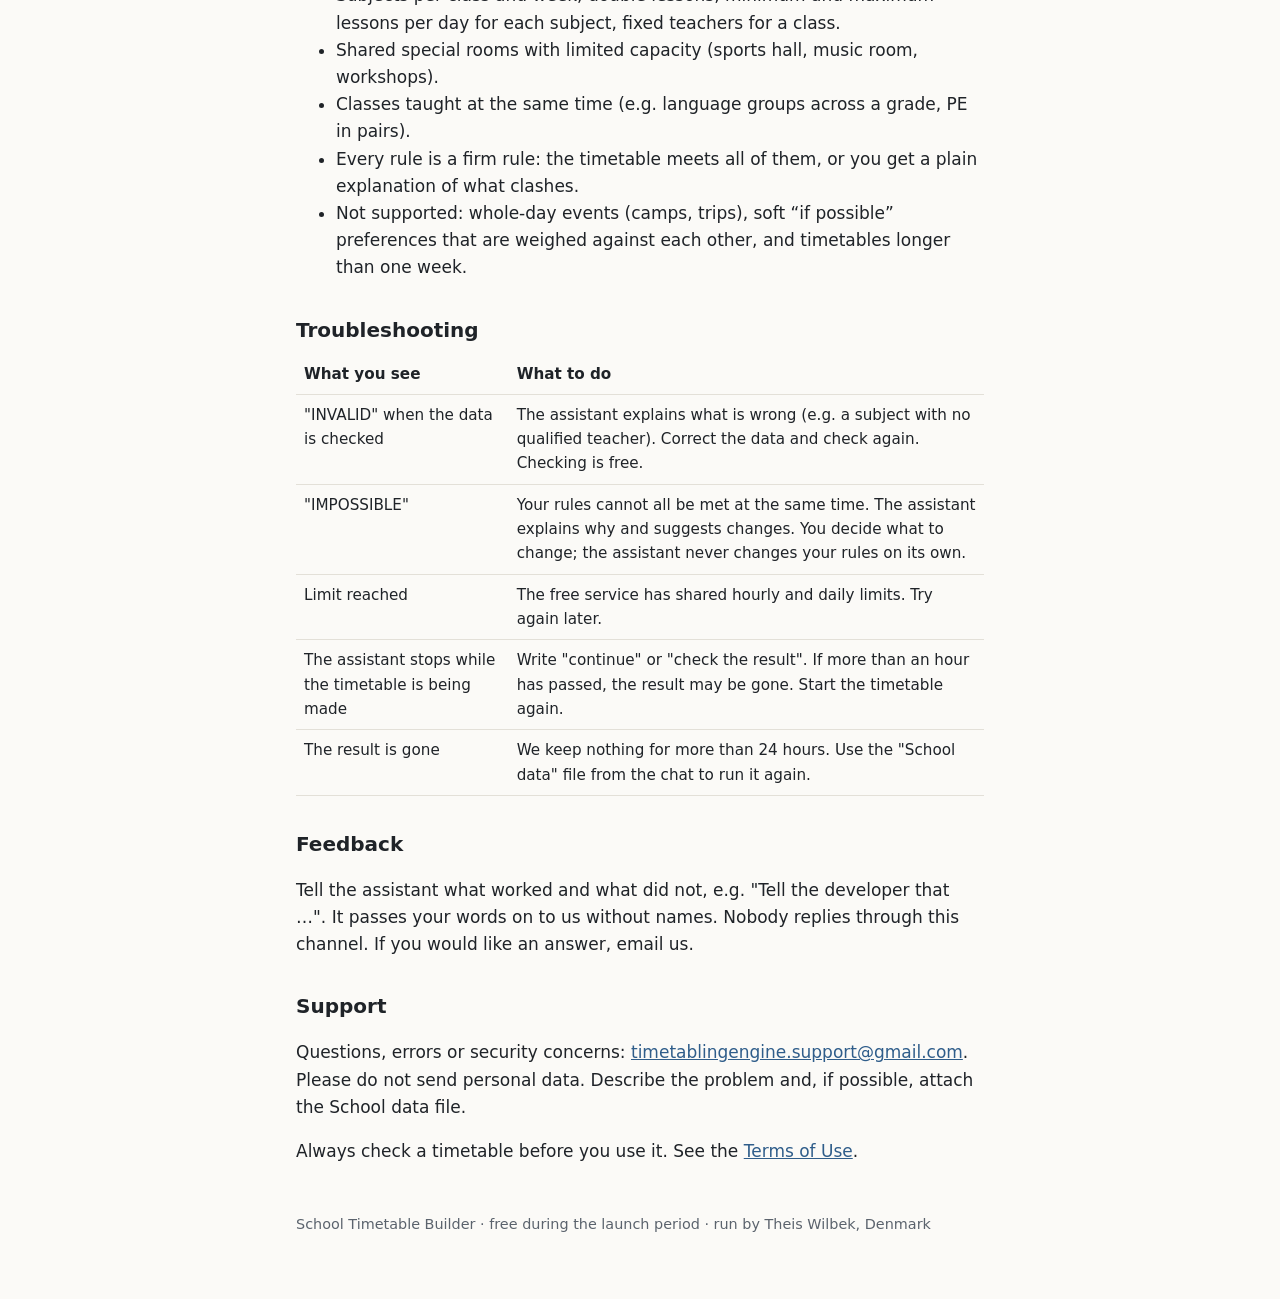
==== commit b7e9e53c: "Spansk ChatGPT-vejledning + Español i menuen" ====
--- a/index.html
+++ b/index.html
@@ -22,7 +22,7 @@
 </head>
 <body>
 <main>
-<nav><a href="index.html">How it works</a><a href="how-to-make-a-school-timetable-with-chatgpt.html">ChatGPT guide</a><a href="how-to-make-a-school-timetable-with-claude.html">Claude guide</a><a href="privacy.html">Privacy</a><a href="terms.html">Terms</a></nav>
+<nav><a href="index.html">How it works</a><a href="how-to-make-a-school-timetable-with-chatgpt.html">ChatGPT guide</a><a href="how-to-make-a-school-timetable-with-claude.html">Claude guide</a><a href="privacy.html">Privacy</a><a href="terms.html">Terms</a><a href="como-hacer-un-horario-escolar-con-chatgpt.html" hreflang="es">Español</a></nav>
 
 <h1>School Timetable Builder</h1>
 <p class="meta">An AI timetable maker and school timetable generator for primary and lower-secondary schools.
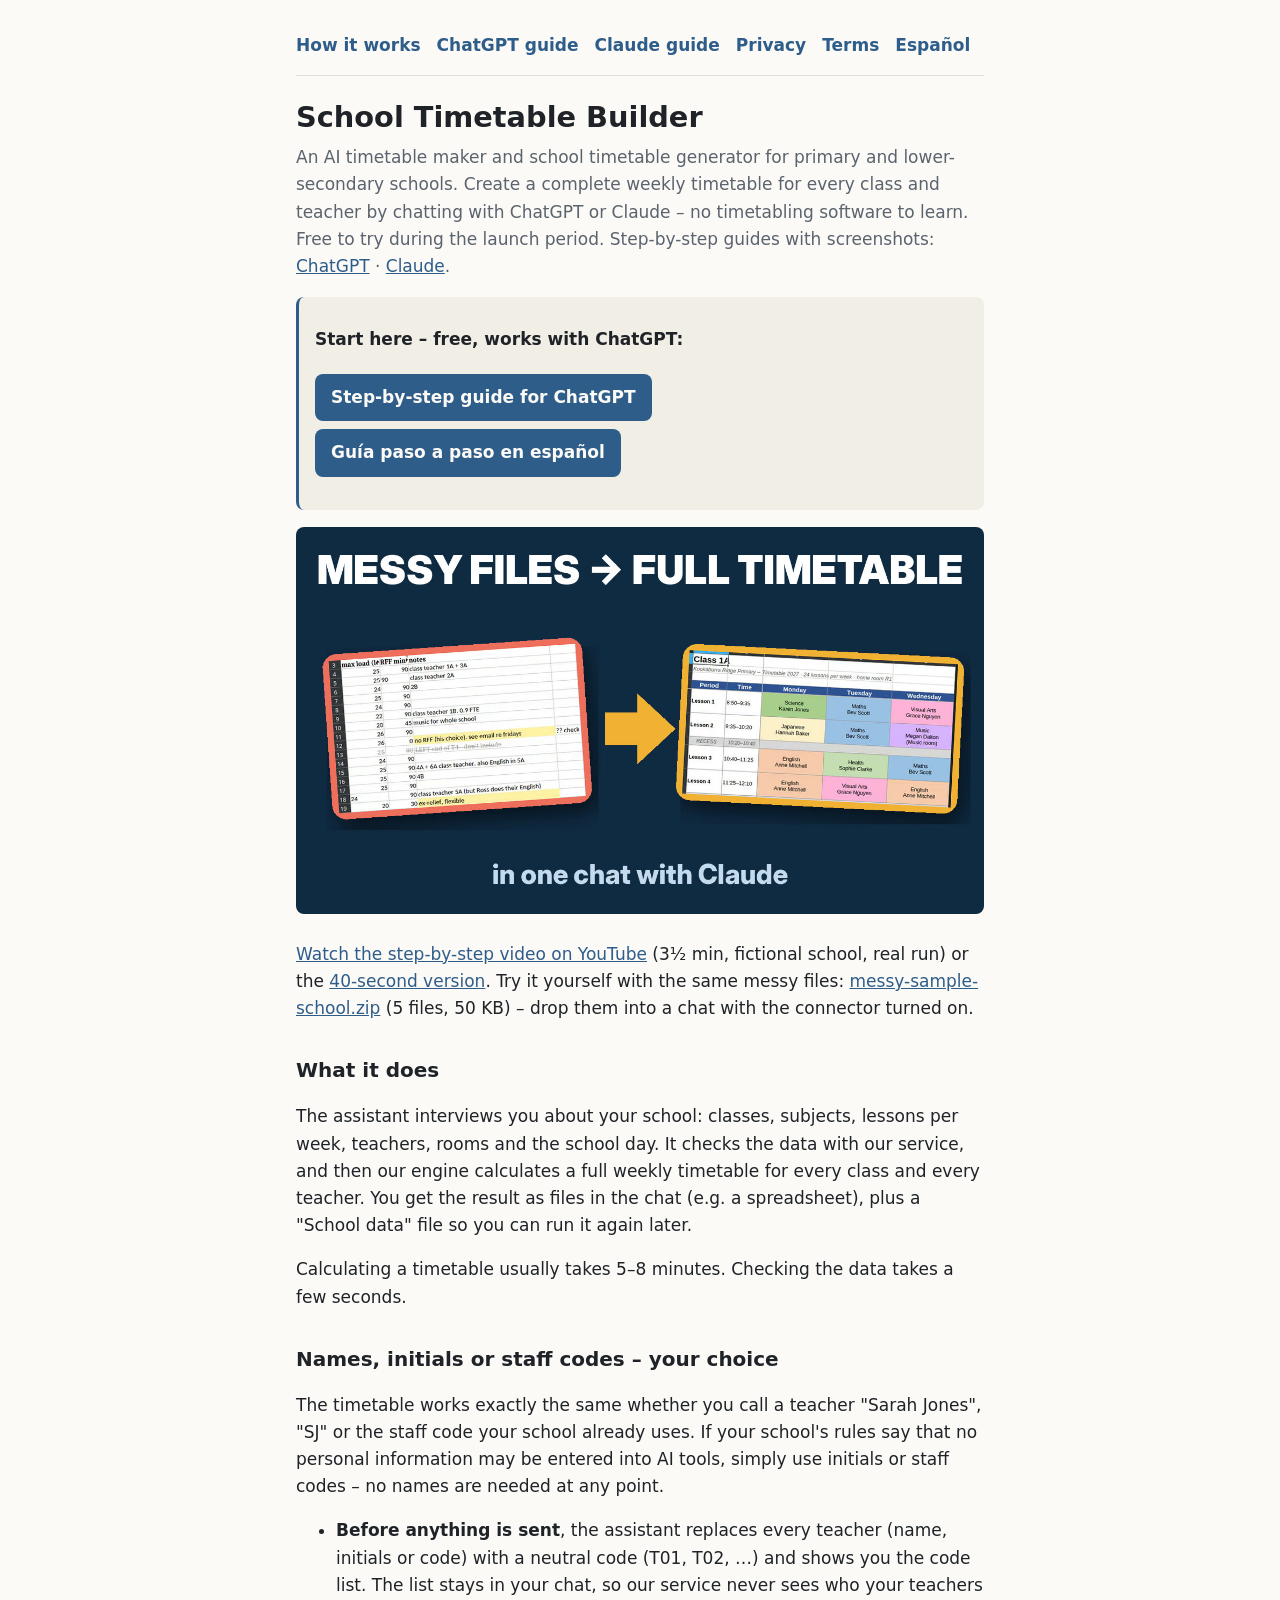
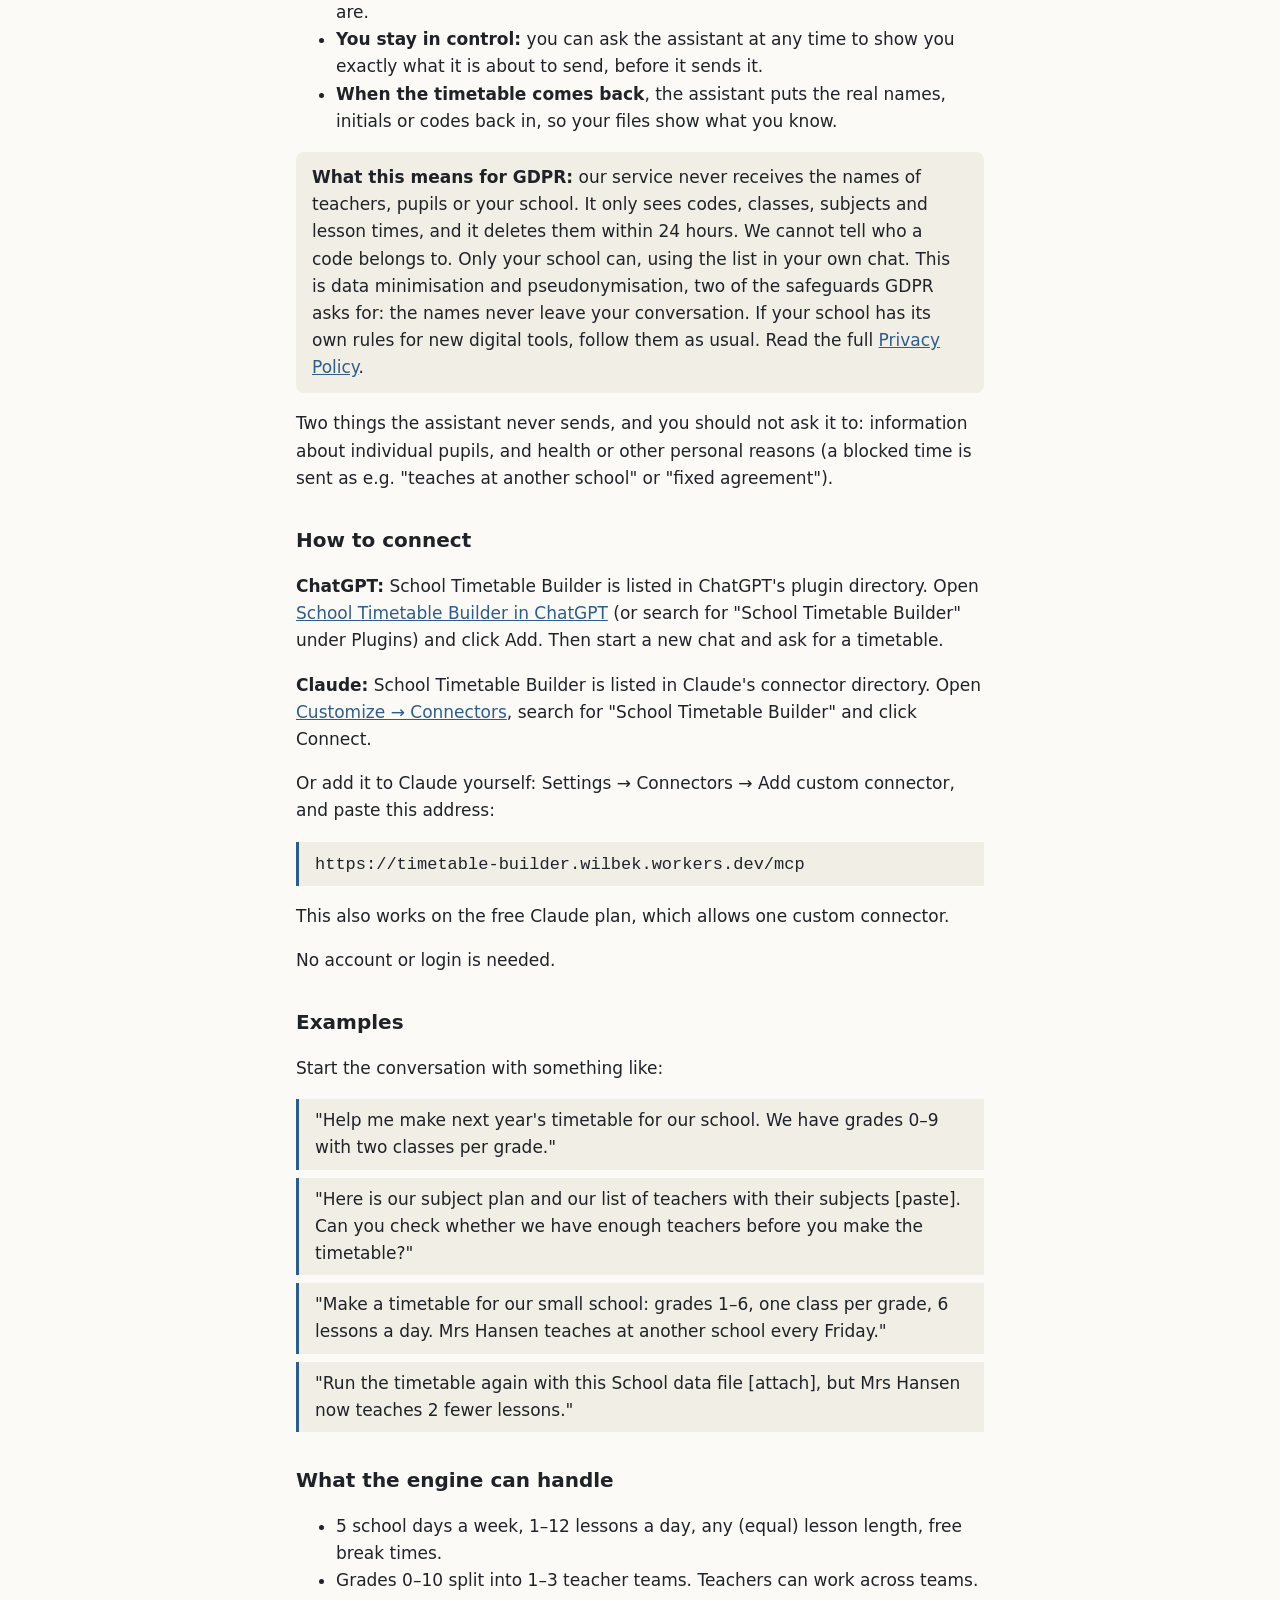
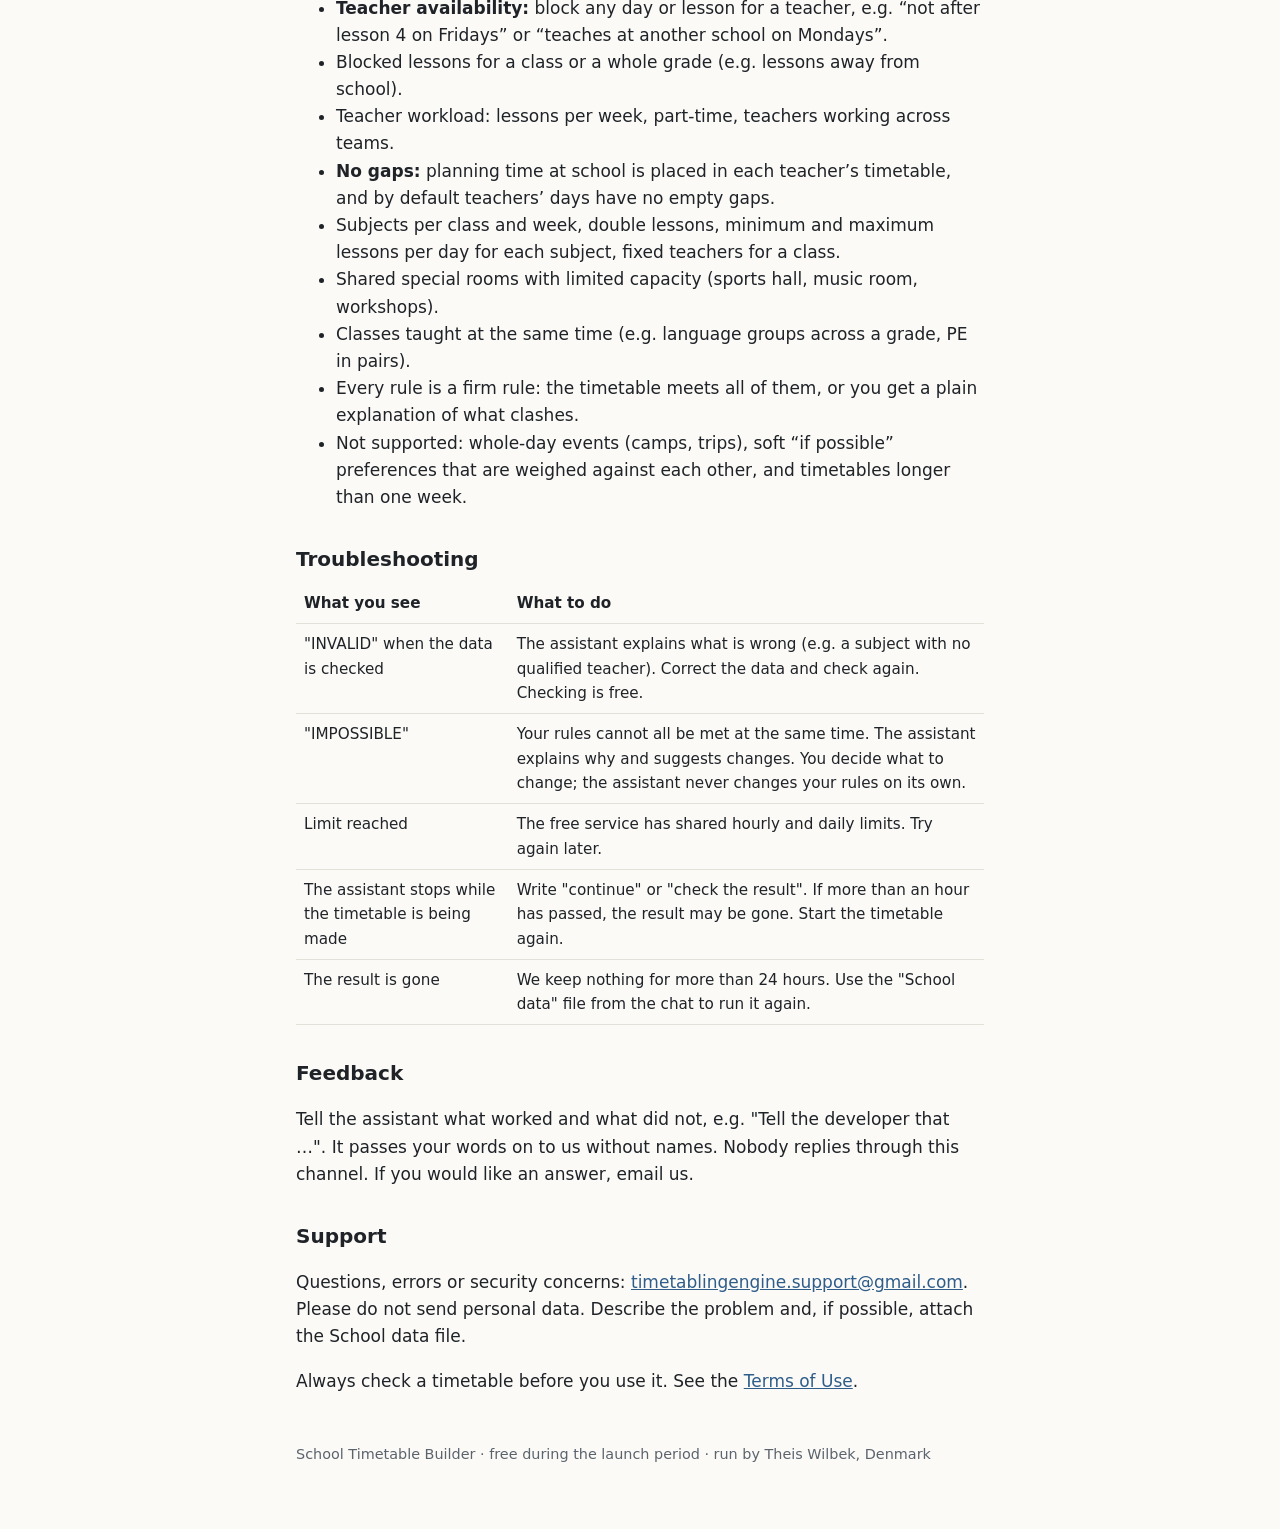
==== commit 7c52f962: "Forside-knapper til vejledningerne" ====
--- a/index.html
+++ b/index.html
@@ -30,6 +30,11 @@
 or Claude – no timetabling software to learn. Free to try during the launch period.
 Step-by-step guides with screenshots: <a href="how-to-make-a-school-timetable-with-chatgpt.html">ChatGPT</a> ·
 <a href="how-to-make-a-school-timetable-with-claude.html">Claude</a>.</p>
+
+<div class="box first">
+<p><strong>Start here – free, works with ChatGPT:</strong></p>
+<p><a class="button" href="how-to-make-a-school-timetable-with-chatgpt.html">Step-by-step guide for ChatGPT</a> <a class="button" href="como-hacer-un-horario-escolar-con-chatgpt.html" hreflang="es" lang="es">Guía paso a paso en español</a></p>
+</div>
 
 <p class="video"><a href="https://youtu.be/QCTekFEjFBQ"><img src="demo.jpg"
 width="1280" height="720" alt="Video: how to make a school timetable with AI, step by step from messy spreadsheets"></a><br>
--- a/style.css
+++ b/style.css
@@ -20,3 +20,7 @@
 footer { margin-top:48px; color:var(--muted); font-size:0.9rem; }
 .step img { width:100%; max-width:320px; height:auto; border-radius:8px; display:block; margin:0 auto; }
 .step.wide img { max-width:100%; }
+.box.first { border-left:3px solid var(--accent); }
+.button { display:inline-block; padding:10px 16px; border-radius:8px; background:var(--accent); color:var(--bg); text-decoration:none; font-weight:600; }
+.button:hover { opacity:.9; }
+.box .button { margin:4px 8px 4px 0; }
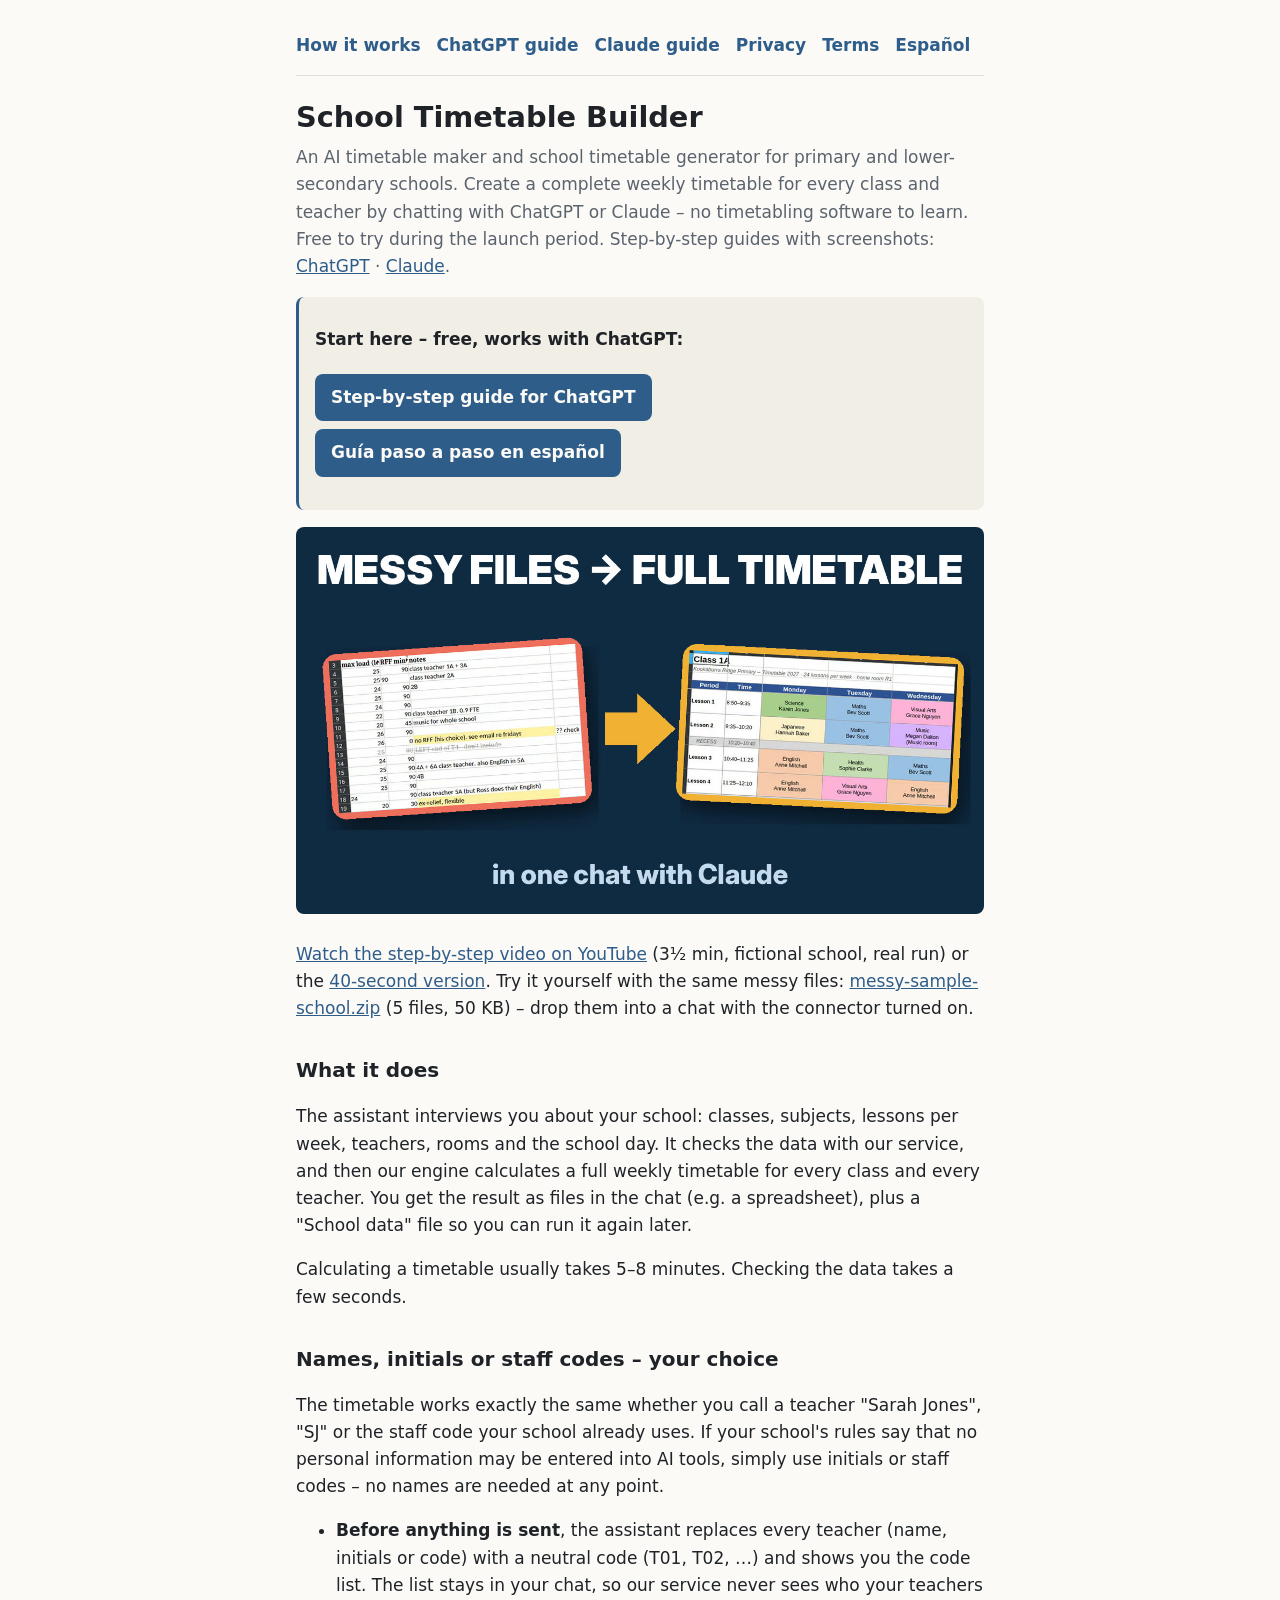
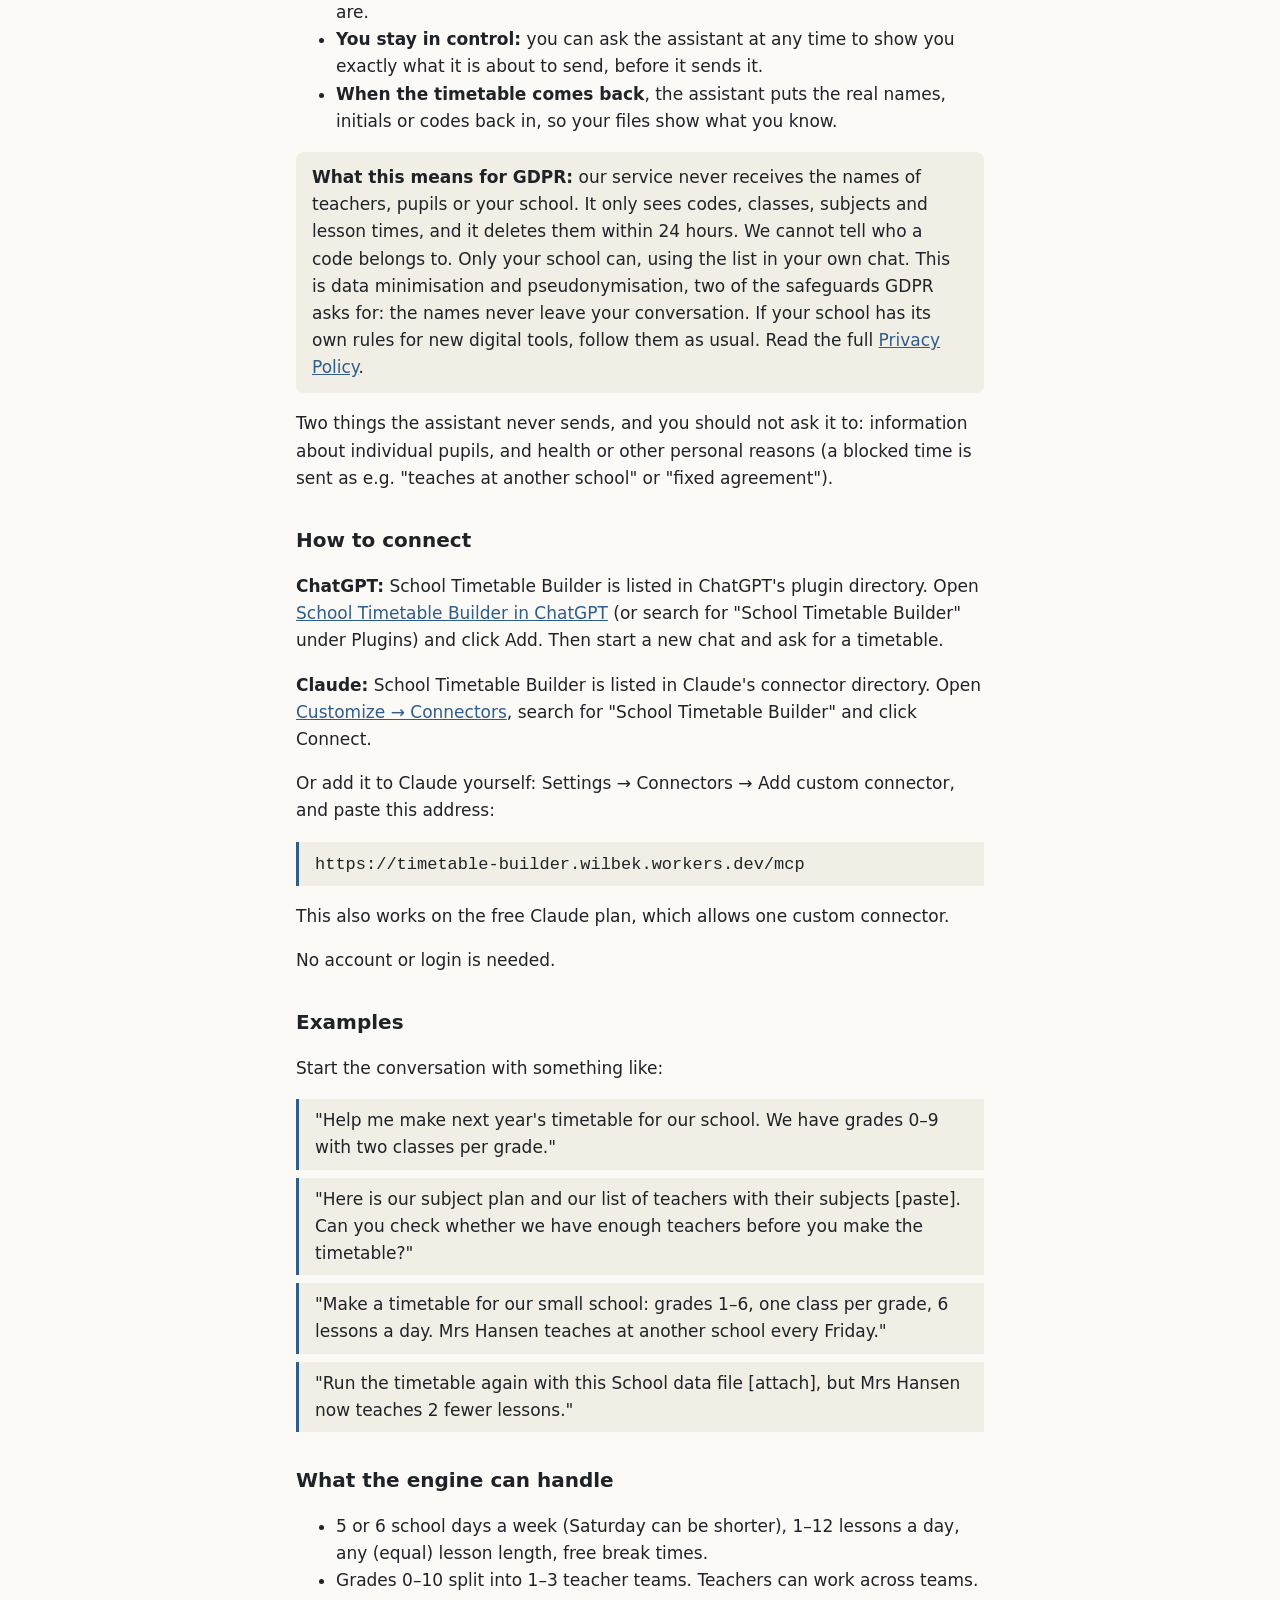
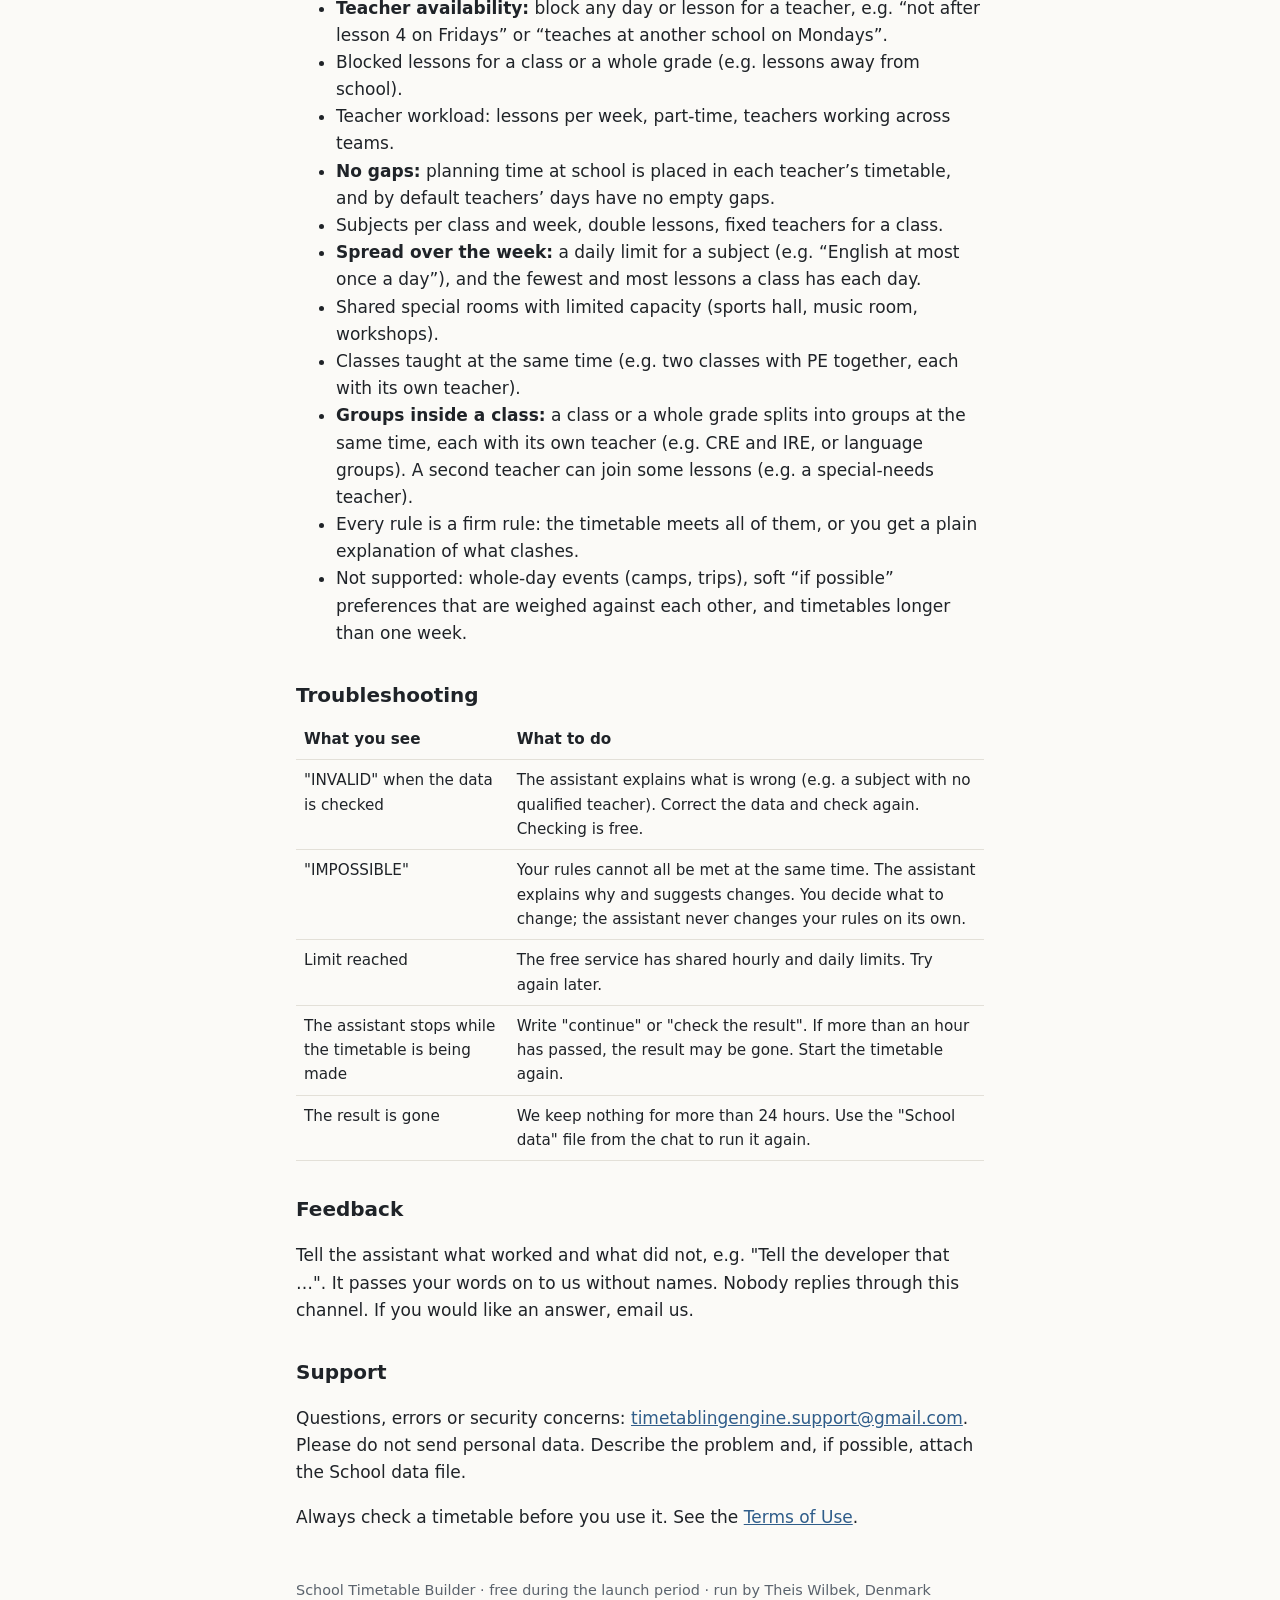
==== commit 75717fff: "Evner: 5 eller 6 dage, loft pr. fag pr. dag, hold i klassen" ====
--- a/index.html
+++ b/index.html
@@ -108,8 +108,8 @@
 
 <h2>What the engine can handle</h2>
 <ul>
-<li>5 school days a week, 1–12 lessons a day, any (equal) lesson length, free
-break times.</li>
+<li>5 or 6 school days a week (Saturday can be shorter), 1–12 lessons a day, any
+(equal) lesson length, free break times.</li>
 <li>Grades 0–10 split into 1–3 teacher teams. Teachers can work across teams.</li>
 <li><strong>Teacher availability:</strong> block any day or lesson for a teacher,
 e.g. “not after lesson 4 on Fridays” or “teaches at another school on Mondays”.</li>
@@ -117,10 +117,15 @@
 <li>Teacher workload: lessons per week, part-time, teachers working across teams.</li>
 <li><strong>No gaps:</strong> planning time at school is placed in each teacher’s
 timetable, and by default teachers’ days have no empty gaps.</li>
-<li>Subjects per class and week, double lessons, minimum and maximum lessons per day
-for each subject, fixed teachers for a class.</li>
+<li>Subjects per class and week, double lessons, fixed teachers for a class.</li>
+<li><strong>Spread over the week:</strong> a daily limit for a subject (e.g. “English at
+most once a day”), and the fewest and most lessons a class has each day.</li>
 <li>Shared special rooms with limited capacity (sports hall, music room, workshops).</li>
-<li>Classes taught at the same time (e.g. language groups across a grade, PE in pairs).</li>
+<li>Classes taught at the same time (e.g. two classes with PE together, each with its
+own teacher).</li>
+<li><strong>Groups inside a class:</strong> a class or a whole grade splits into groups at
+the same time, each with its own teacher (e.g. CRE and IRE, or language groups). A second
+teacher can join some lessons (e.g. a special-needs teacher).</li>
 <li>Every rule is a firm rule: the timetable meets all of them, or you get a plain
 explanation of what clashes.</li>
 <li>Not supported: whole-day events (camps, trips), soft “if possible” preferences
